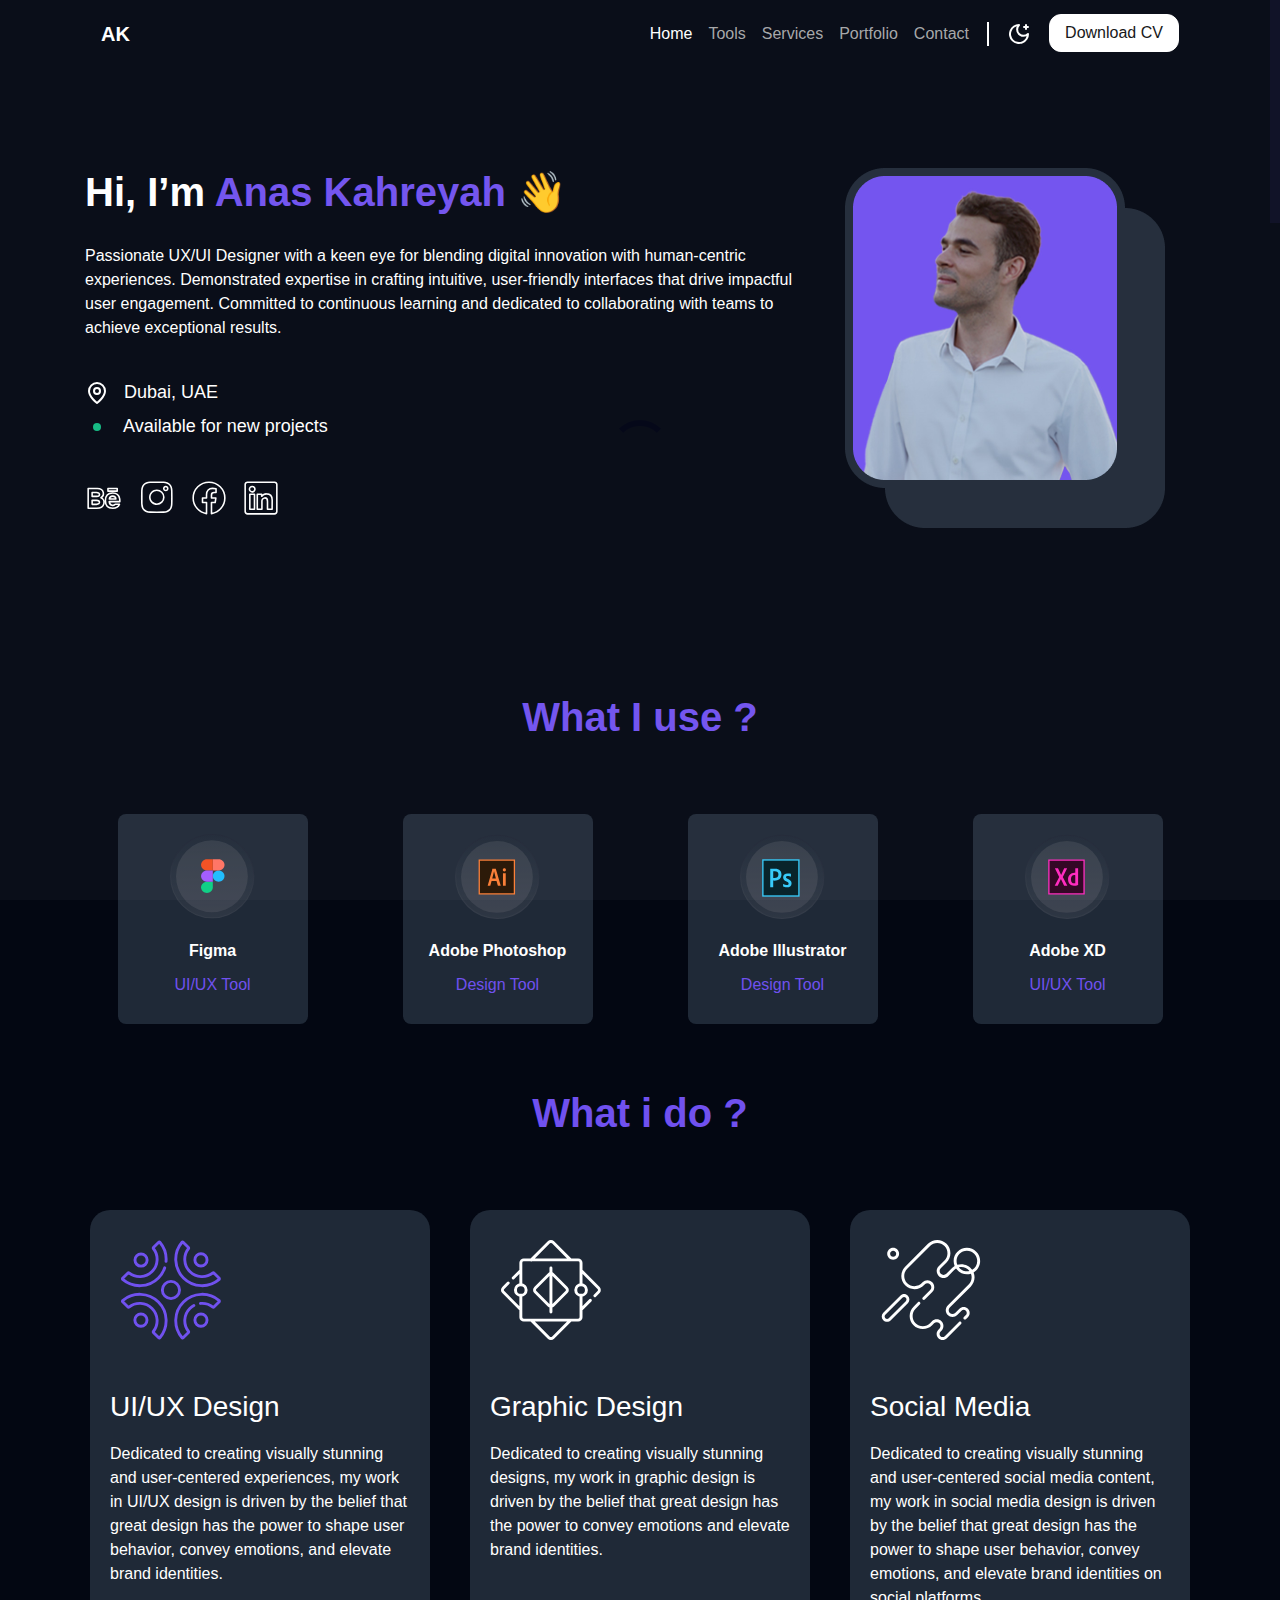
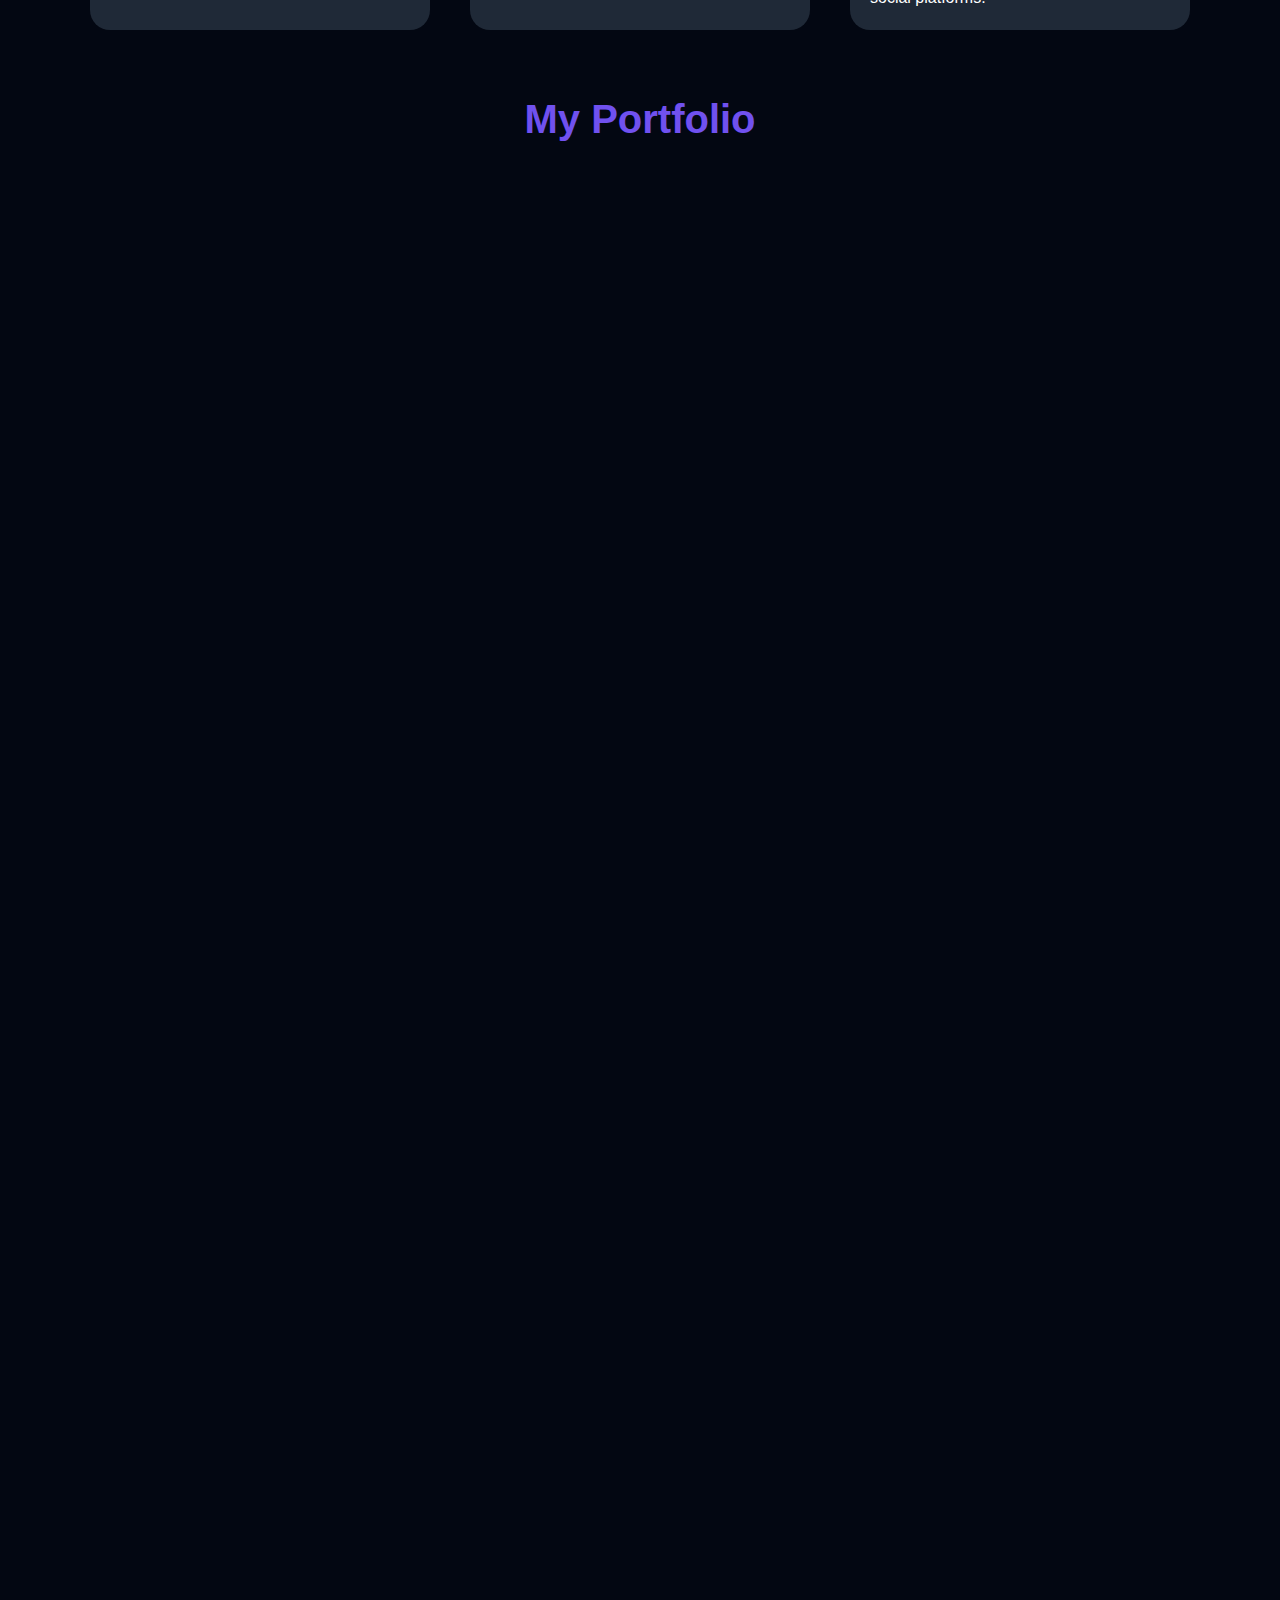
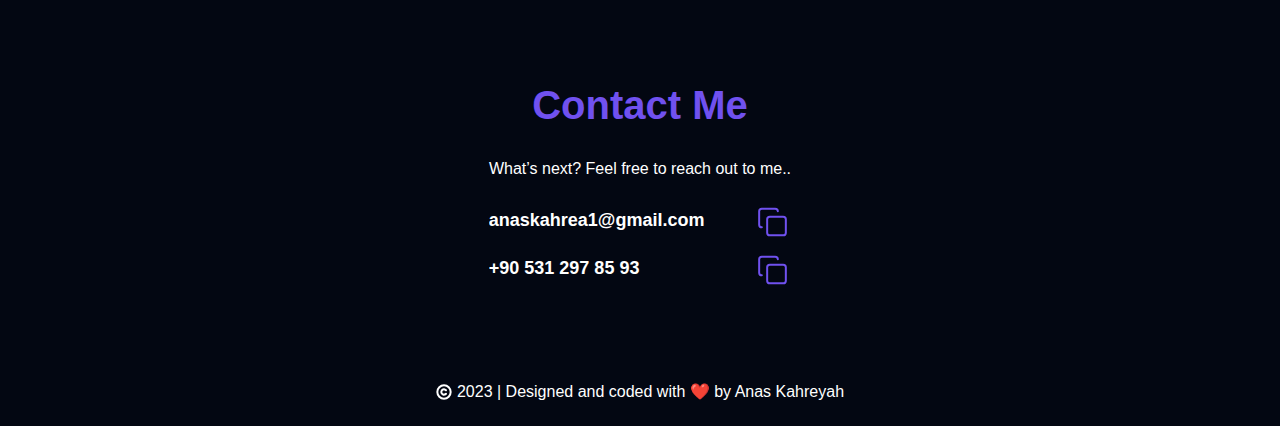
==== Dark.html @ e7e22f2a "new" ====
<!-- =======
    * Template Name: Anas CV
    * Template URL: www.anaskahreyah.com
    * Author: Anas Kahreyah
    * License: https://www.facebook.com/AnasKahrea/
  ======= -->

<!DOCTYPE html>
<html lang="en">
  <head>
    <meta charset="utf-8" />
    <meta content="width=device-width, initial-scale=1.0" name="viewport" />

    <title>Anas Kahreyah</title>
    <meta content="Anas Kahreyah - Website" name="description" />
    <meta content="Anas Kahreyah" name="keywords" />
    <meta property=’og:title’ content='Anas Kahreyah'/>
<meta property=’og:image’ content='https://ibb.co/dGpwv5c’/>
<meta property=’og:description’ content='Anas Kahreyah - Website'/>
<meta property=’og:url’ content='https://www.akahreyah.com/'/>
<meta property='og:image:width' content='300' />
<meta property='og:image:height' content='300' />
<meta property="og:type" content='website'/>

    <!-- Favicons -->
    <link rel="icon" href="assets/img/icons/favicon.ico" />
    <link rel="apple-touch-icon" href="assets/img/icons/favicon.ico" />

    <!-- Vendor CSS Files -->
    <link
      rel="stylesheet"
      href="assets/vendor/font-awesome/css/font-awesome.min.css"
    />
    <link rel="stylesheet" href="assets/vendor/boxicons/css/boxicons.min.css" />
    <link
      rel="stylesheet"
      href="assets/vendor/bootstrap/css/bootstrap.min.css"
    />
    <link rel="stylesheet" href="assets/vendor/icofont/icofont.min.css" />
    <link rel="stylesheet" href="assets/vendor/animate.css/animate.min.css" />
    <link rel="stylesheet" href="assets/vendor/swiper/swiper-bundle.min.css" />
    <link rel="stylesheet" href="assets/vendor/aos/aos.css" />

    <!-- Template Main CSS File -->
    <link rel="stylesheet" href="assets/css/style.css" />
    <link rel="stylesheet" href="assets/css/Darkstyle.css" />
<!-- Google tag (gtag.js) -->
<script async src="https://www.googletagmanager.com/gtag/js?id=G-YCL0CF0JQ9"></script>
<script>
  window.dataLayer = window.dataLayer || [];
  function gtag(){dataLayer.push(arguments);}
  gtag('js', new Date());

  gtag('config', 'G-YCL0CF0JQ9');
</script>
  </head>

  <body class="noselect">
    <!-- ======= Header ======= -->
    <section id="header" class="text-center fixed-top">
      <div class="container">
        <nav class="navbar navbar-expand-lg navbar-light">
          <a class="navbar-brand" href="#">AK</a>
          <button
            class="navbar-toggler"
            type="button"
            data-toggle="collapse"
            data-target="#navbarNav"
            aria-controls="navbarNav"
            aria-expanded="false"
            aria-label="Toggle navigation"
          >
            <span class="navbar-toggler-icon"></span>
          </button>
          <div class="collapse navbar-collapse flex-row-reverse" id="navbarNav">
            <ul class="navbar-nav">
              <li class="nav-item active">
                <a class="nav-link"  href="#header"
                  >Home <span class="sr-only">(current)</span></a
                >
              </li>
              <li class="nav-item">
                <a class="nav-link" href="#tools">Tools</a>
              </li>
              <li class="nav-item">
                <a class="nav-link" href="#services">Services</a>
              </li>
              <li class="nav-item">
                <a class="nav-link" href="#portfolio">Portfolio</a>
              </li>
              <li class="nav-item">
                <a class="nav-link" href="#contact">Contact</a>
              </li>
              <div class="vr"></div>
              <li class="nav-item">
                <a class="nav-link" href="./"
                  ><img src="assets/img/icons/dark.svg" alt="My Happy SVG"
                /></a>
              </li>
              <li class="nav-item">
                <a calss="link" href="https://drive.google.com/uc?export=download&id=1_vsUQ_SnCfXTPIEdYOWj5IFmvEwUEoyc" download="CV">
                  <button class="btn btn-primary" type="download">Download CV</button>
                </a>
              </li>
            </ul>
          </div>
        </nav>
      </div>
    </section>
    <!-- End Header -->

    <!-- ======= Hero ======= -->
    <div id="hero" class="">
      <div class="container">
        <div class="row">
          <div class="col-md-8">
            <h1>Hi, I’m <span>Anas Kahreyah</span> 👋</h1>
            <p>
              Passionate UX/UI Designer with a keen eye for blending digital innovation with human-centric experiences. Demonstrated expertise in crafting intuitive, user-friendly interfaces that drive impactful user engagement. Committed to continuous learning and dedicated to collaborating with teams to achieve exceptional results.
            </p>
            <a class="d-block" href="#"
              ><img src="assets/img/icons/locationdark.svg" /> Dubai, UAE</a
            >
            <a href="#"
              ><img src="assets/img/icons/availa.svg" /> Available for new
              projects</a
            >
            <div class="d-block icons">
              <a target=”_blank” href="https://www.behance.net/ak1tive"><img src="assets/img/icons/Icon Button3 dark.svg" /></a>
              <a target=”_blank” href="https://www.instagram.com/aktive167/"><img src="assets/img/icons/Icon Button4 dark.svg" /></a>
              <a target=”_blank” href="https://www.facebook.com/AnasKahreyah/"><img src="assets/img/icons/Icon Button2 dark.svg" /></a>
              <a target=”_blank” href="https://www.linkedin.com/in/anas-kahreyah/"><img src="assets/img/icons/Icon Button 1 dark.svg" /></a>
            </div>
          </div>
          <div class="col-md-4">
            <img src="assets/img/icons/Pic Containerdark.png" />
          </div>
        </div>
      </div>
    </div>

    <!-- ======= Tools ======= -->

    <div id="tools" class="container text-center">
      <h2>What I use ?</h2>
      <div class="row">

        <div class="align1 col-xs-12 col-md-6 col-lg-3">
          <div class="box">
            <div class="box-circle">
              <img src="assets/img/icons/FIGMA DARK.svg" alt="1" />
            </div>
            <p>Figma</p>
            <span>UI/UX Tool</span>
          </div>
        </div>
        <div class="align1 col-xs-12 col-md-6 col-lg-3">
          <div class="box">
            <div class="box-circle">
              <img src="assets/img/icons/AI DARK.svg" alt="1" />
            </div>
            <p>Adobe Photoshop</p>
            <span>Design Tool</span>
          </div>
        </div>

        <div class="align1 col-xs-12 col-md-6 col-lg-3">
          <div class="box">
            <div class="box-circle">
              <img src="assets/img/icons/PS DARK.svg" alt="1" />
            </div>
            <p>Adobe Illustrator</p>
            <span>Design Tool</span>
          </div>
        </div>

        <div class="align1 col-xs-12 col-md-6 col-lg-3">
          <div class="box">
            <div class="box-circle">
              <img src="assets/img/icons/XD DARK.svg" alt="1" />
            </div>
            <p>Adobe XD</p>
            <span>UI/UX Tool</span>
          </div>
        </div>
      </div>
    </div>

    <!-- ======= SERVICES ======= -->

    <div id="services" class="container">
      <h2 class="text-center">What i do ?</h2>
      <div class="row">
        <div class="align1 col-xs-12 col-md-6 col-lg-4">
          <div class="servie active">
            <img src="assets/img/icons/s1.svg" />
            <div class="text">
              <h3>UI/UX Design</h3>
              <p>
                Dedicated to creating visually stunning and user-centered experiences, my work in UI/UX design is driven by the belief that great design has the power to shape user behavior, convey emotions, and elevate brand identities.

              </p>
            </div>
          </div>
        </div>
        <div class="align1 col-xs-12 col-md-6 col-lg-4">
          <div class="servie">
            <img src="assets/img/icons/1 dark.svg" />
            <div class="text">
              <h3>Graphic Design</h3>
              <p>
                Dedicated to creating visually stunning designs, my work in graphic design is driven by the belief that great design has the power to convey emotions and elevate brand identities.

              </p>
            </div>
          </div>
        </div>
        <div class="align1 col-xs-12 col-md-6 col-lg-4">
          <div class="servie">
            <img src="assets/img/icons/2dark.svg" />
            <div class="text">
              <h3>Social Media</h3>
              <p>
                Dedicated to creating visually stunning and user-centered social media content, my work in social media design is driven by the belief that great design has the power to shape user behavior, convey emotions, and elevate brand identities on social platforms.
              </p>
            </div>
          </div>
        </div>
      </div>
    </div>

    <!-- ======= portfolio ======= -->
    <div id="portfolio" class="container text-center">
      <h2 class="mb-5">My Portfolio</h2>
      <div class="row">
        <div class="align1 col-xs-12 col-md-6 col-lg-4 mb-4">
          <iframe src="https://www.behance.net/embed/project/187565341?ilo0=1" height="316" width="404" allowfullscreen lazyload frameborder="0" allow="clipboard-write" refererPolicy="strict-origin-when-cross-origin"></iframe>
        </div>
        <div class="align1 col-xs-12 col-md-6 col-lg-4 mb-4">
          <iframe src="https://www.behance.net/embed/project/187054899?ilo0=1" height="316" width="404" allowfullscreen lazyload frameborder="0" allow="clipboard-write" refererPolicy="strict-origin-when-cross-origin"></iframe>
        </div>
        <div class="align1 col-xs-12 col-md-6 col-lg-4 mb-4">
          <iframe src="https://www.behance.net/embed/project/186479821?ilo0=1" height="316" width="404" allowfullscreen lazyload frameborder="0" allow="clipboard-write" refererPolicy="strict-origin-when-cross-origin"></iframe>
        </div>
        <div class="align1 col-xs-12 col-md-6 col-lg-4 mb-4">
          <iframe src="https://www.behance.net/embed/project/185354949?ilo0=1" height="316" width="404" allowfullscreen lazyload frameborder="0" allow="clipboard-write" refererPolicy="strict-origin-when-cross-origin"></iframe>       </div>
          <div class="align1 col-xs-12 col-md-6 col-lg-4 mb-4">
            <iframe src="https://www.behance.net/embed/project/185558301?ilo0=1" height="316" width="404" allowfullscreen lazyload frameborder="0" allow="clipboard-write" refererPolicy="strict-origin-when-cross-origin"></iframe>
          </div>
            <div class="align1 col-xs-12 col-md-6 col-lg-4 mb-4">
              <iframe src="https://www.behance.net/embed/project/183286549?ilo0=1" height="316" width="404" allowfullscreen lazyload frameborder="0" allow="clipboard-write" refererPolicy="strict-origin-when-cross-origin"></iframe>        </div>
          
        <div class="align1 col-xs-12 col-md-6 col-lg-4 mb-4">
          <iframe src="https://www.behance.net/embed/project/182720335?ilo0=1" height="316" width="404" allowfullscreen lazyload frameborder="0" allow="clipboard-write" refererPolicy="strict-origin-when-cross-origin"></iframe>
        </div>
        <div class="align1 col-xs-12 col-md-6 col-lg-4 mb-4">
          <iframe src="https://www.behance.net/embed/project/182637827?ilo0=1" height="316" width="404" allowfullscreen lazyload frameborder="0" allow="clipboard-write" refererPolicy="strict-origin-when-cross-origin"></iframe>        </div>
        <div class="align1 col-xs-12 col-md-6 col-lg-4 mb-4">
          <iframe src="https://www.behance.net/embed/project/179893185?ilo0=1" height="316" width="404" allowfullscreen lazyload frameborder="0" allow="clipboard-write" refererPolicy="strict-origin-when-cross-origin"></iframe>        </div>
        <div class="align1 col-xs-12 col-md-6 col-lg-4 mb-4">
          <iframe src="https://www.behance.net/embed/project/179890719?ilo0=1" height="316" width="404" allowfullscreen lazyload frameborder="0" allow="clipboard-write" refererPolicy="strict-origin-when-cross-origin"></iframe>        </div>
        <div class="align1 col-xs-12 col-md-6 col-lg-4 mb-4">
          <iframe src="https://www.behance.net/embed/project/179897107?ilo0=1" height="316" width="404" allowfullscreen lazyload frameborder="0" allow="clipboard-write" refererPolicy="strict-origin-when-cross-origin"></iframe>        </div>
        <div class="align1 col-xs-12 col-md-6 col-lg-4 mb-4">
          <iframe src="https://www.behance.net/embed/project/181025385?ilo0=1" height="316" width="404" allowfullscreen lazyload frameborder="0" allow="clipboard-write" refererPolicy="strict-origin-when-cross-origin"></iframe>        </div>

<!--
        <div class="align1 col-xs-12 col-md-6 col-lg-4">
          <div class="port">
            <img class="image" src="assets/img/icons/p6.png" />
            <div class="text">
              <h3>Project Tile goes here</h3>
              <p>
                This is sample project description random things are here in
                description This is sample project lorem ipsum generator for
                dummy content
              </p>
              <span><b>Tools: </b>Adobe Figma, Illustrator</span>
              <div class="links">
                <div class="row">
                  <div class="align1 col-12">
                    <img src="assets/img/icons/Linl.svg" /> Live Preview
                  </div>
                </div>
              </div>
            </div>
          </div>
        </div>
-->

      </div>
    </div>

    <!-- ======= Contact ======= -->
    <div id="contact" class="text-center">
      <div class="container">
        <h2>Contact Me</h2>
        <p>
          What’s next? Feel free to reach out to me..
        </p>
        <div class="d-block copy-text copy-text2">
          <div class="diveder">
            <input type="text" class="text" value="anaskahrea1@gmail.com" />
            <button class="class1">
              <img src="assets/img/icons/eimg.svg" />
            </button>
          </div>
          <div class="diveder">
            <input type="text" class="text2" value="+90 531 297 85 93" />
            <button class="class2">
              <img src="assets/img/icons/eimg.svg" />
            </button>
          </div>
        </div>
        <!-- Calendly badge widget begin -->
<link href="https://assets.calendly.com/assets/external/widget.css" rel="stylesheet">
<script src="https://assets.calendly.com/assets/external/widget.js" type="text/javascript" async></script>
<style type="text/css"> 
  .calendly-badge-widget { 
  right: auto !important; 
  left: 20px !important; 
  } 
  .calendly-badge-widget .calendly-badge-content span {
    display: none;
  }
  </style> 
<script type="text/javascript">window.onload = function() { Calendly.initBadgeWidget({ url: 'https://calendly.com/akahreyah/30min?hide_landing_page_details=1&hide_gdpr_banner=1&background_color=030712&text_color=ffffff&primary_color=7051ef', text: 'Schedule A Meeting :)', color: '#7051ef', textColor: '#ffffff', branding: true }); }</script>
<!-- Calendly badge widget end -->
      </div>
    </div>

    <!-- ======= Footer ======= -->
    <footer class="text-center container">
      <img src="assets/img/icons/c dark.svg" />
      <span>2023 | Designed and coded with ❤️️ by Anas Kahreyah</span>
    </footer>


  <a href="#" class="back-to-top"><i class="icofont-simple-up"></i></a>
  <div id="preloader"></div>  
 
    <!-- Social Media Connect Bar 
  <div class="social-media text-center fixed-top">
    <a href="#"><i class="fa fa-twitter-square"></i></a>
    <a href="#"><i class="fa fa-facebook-official"></i></a>
    <a href="#"><i class="fa fa-youtube-play"></i></a>
    <a href="#"><i class="fa fa-instagram"></i></a>
  </div>
-->


    <!-- Vendor JS Files -->
    <script src="assets/vendor/jquery/jquery.min.js"></script>
    <script src="assets/vendor/bootstrap/js/bootstrap.bundle.min.js"></script>
    <script src="assets/vendor/jquery.easing/jquery.easing.min.js"></script>
    <script src="assets/vendor/isotope-layout/isotope.pkgd.min.js"></script>
    <script src="assets/vendor/wow/wow.min.js"></script>
    <script src="assets/vendor/aos/aos.js"></script>
    <script src="assets/vendor/owl.carousel/owl.carousel.min.js"></script>
    <script src="assets/vendor/swiper/swiper-bundle.min.js"></script>
    <script src="assets/vendor/jquery.nicescroll.min.js"></script>

    <!-- Template Main JS File -->
    <script src="assets/js/main.js"></script>
  </body>
</html>
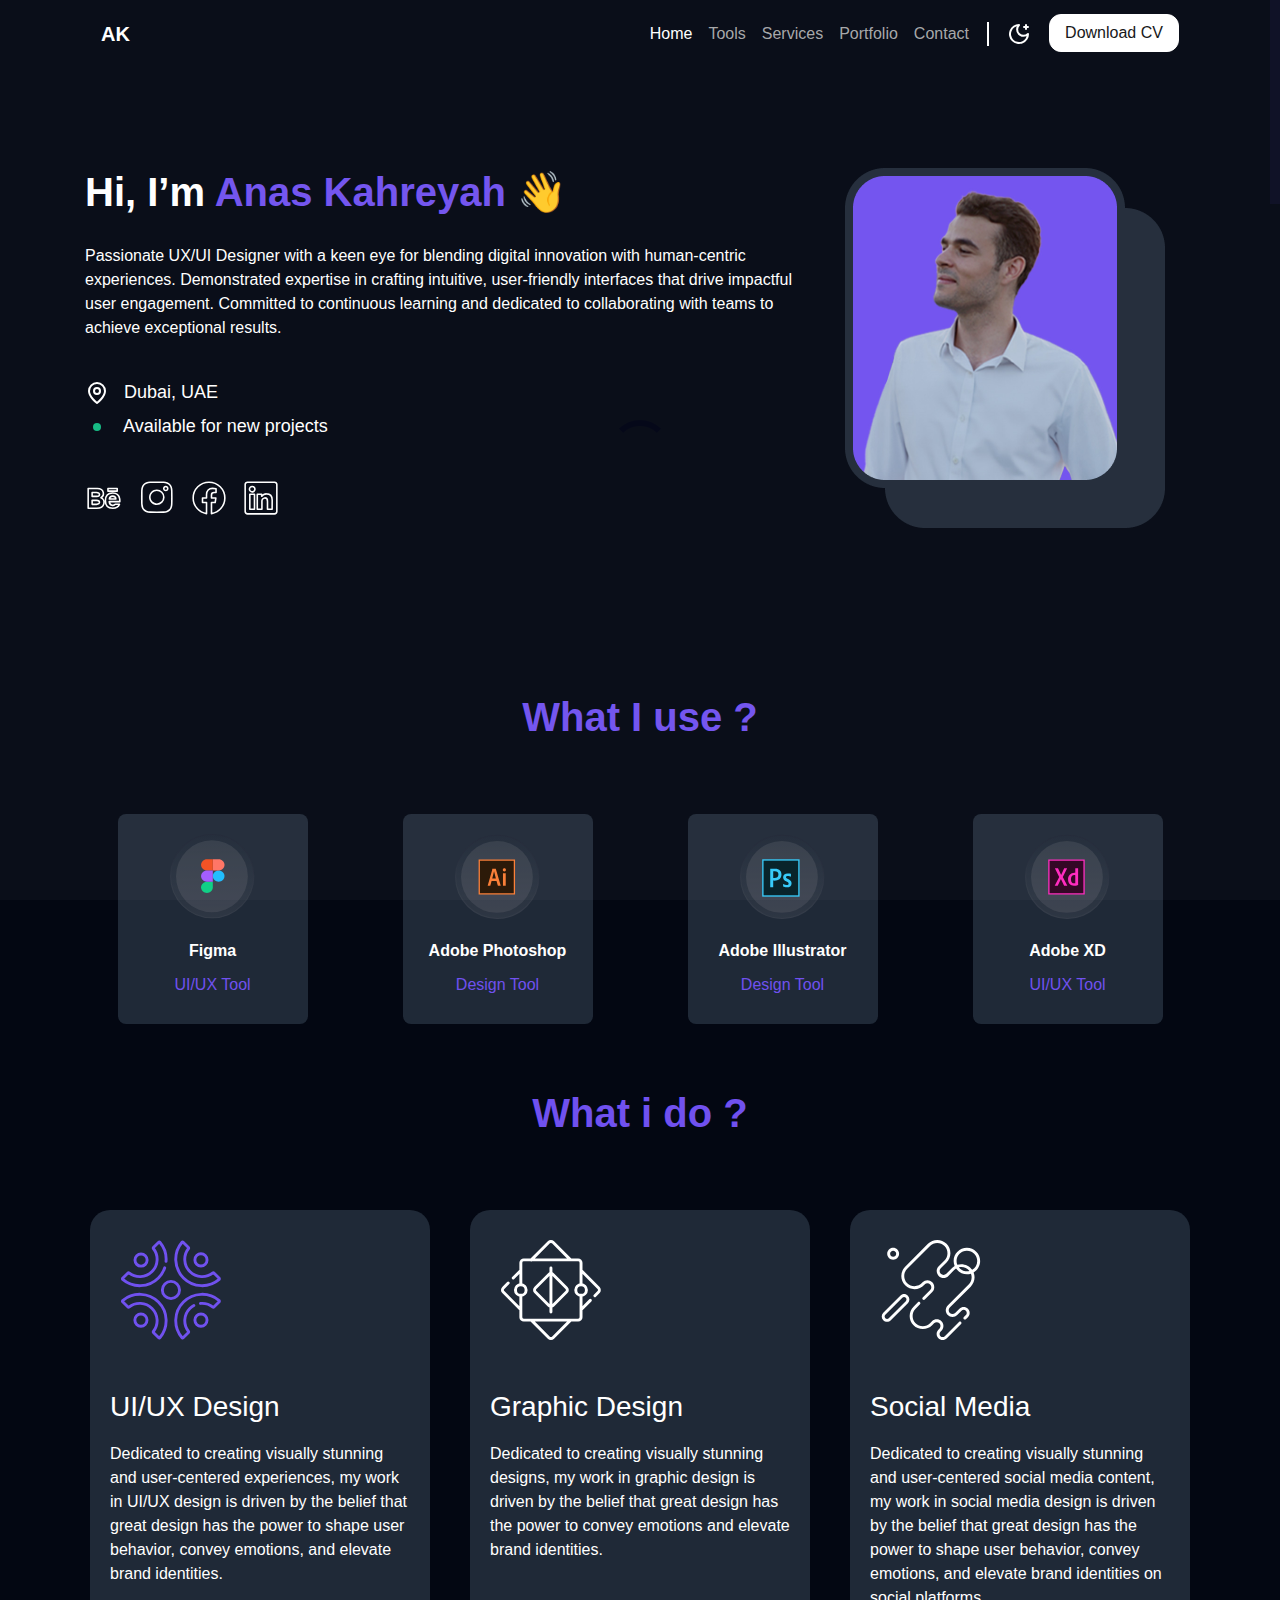
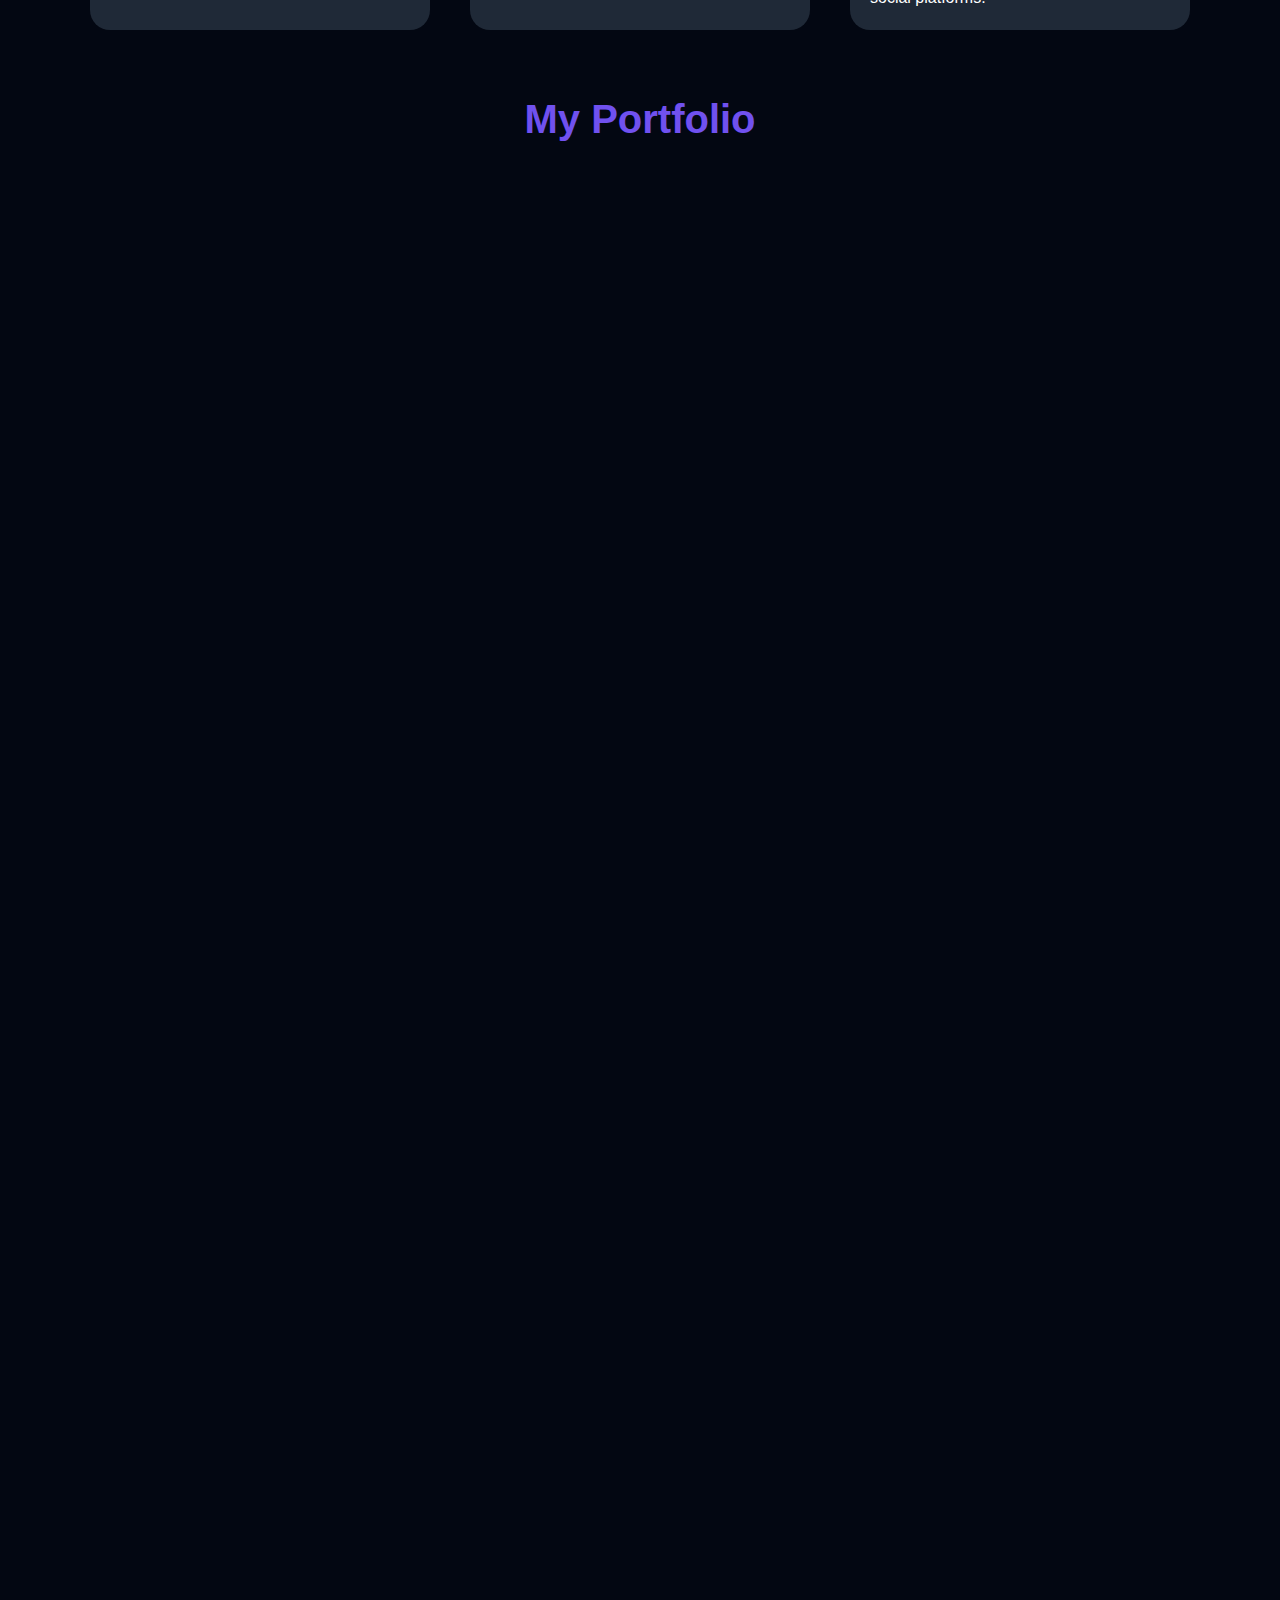
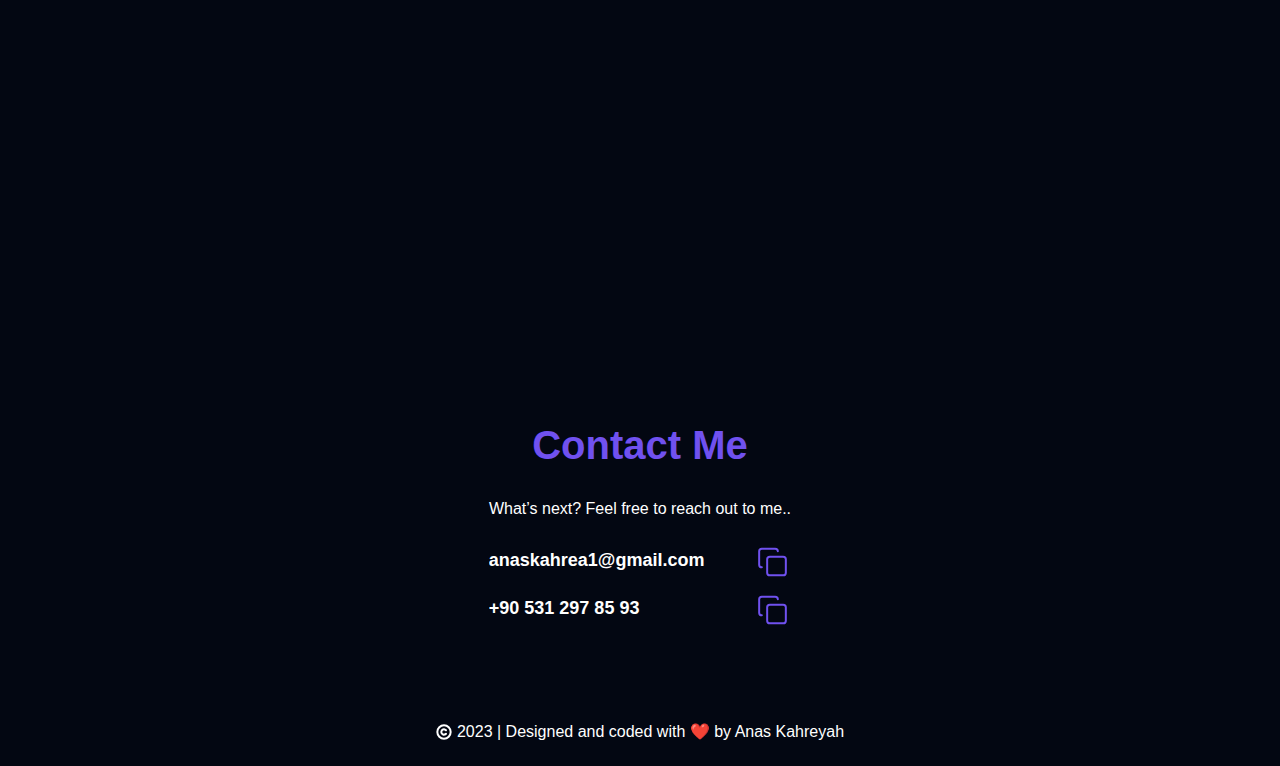
==== commit bab1c363: "new 2" ====
--- a/Dark.html
+++ b/Dark.html
@@ -234,6 +234,15 @@
       <h2 class="mb-5">My Portfolio</h2>
       <div class="row">
         <div class="align1 col-xs-12 col-md-6 col-lg-4 mb-4">
+          <iframe src="https://www.behance.net/embed/project/197440045?ilo0=1" height="316" width="404" allowfullscreen lazyload frameborder="0" allow="clipboard-write" refererPolicy="strict-origin-when-cross-origin"></iframe>
+        </div>
+        <div class="align1 col-xs-12 col-md-6 col-lg-4 mb-4">
+          <iframe src="https://www.behance.net/embed/project/188233949?ilo0=1" height="316" width="404" allowfullscreen lazyload frameborder="0" allow="clipboard-write" refererPolicy="strict-origin-when-cross-origin"></iframe>
+        </div>
+        <div class="align1 col-xs-12 col-md-6 col-lg-4 mb-4">
+          <iframe src="https://www.behance.net/embed/project/191771047?ilo0=1" height="316" width="404" allowfullscreen lazyload frameborder="0" allow="clipboard-write" refererPolicy="strict-origin-when-cross-origin"></iframe>
+        </div>
+        <div class="align1 col-xs-12 col-md-6 col-lg-4 mb-4">
           <iframe src="https://www.behance.net/embed/project/187565341?ilo0=1" height="316" width="404" allowfullscreen lazyload frameborder="0" allow="clipboard-write" refererPolicy="strict-origin-when-cross-origin"></iframe>
         </div>
         <div class="align1 col-xs-12 col-md-6 col-lg-4 mb-4">
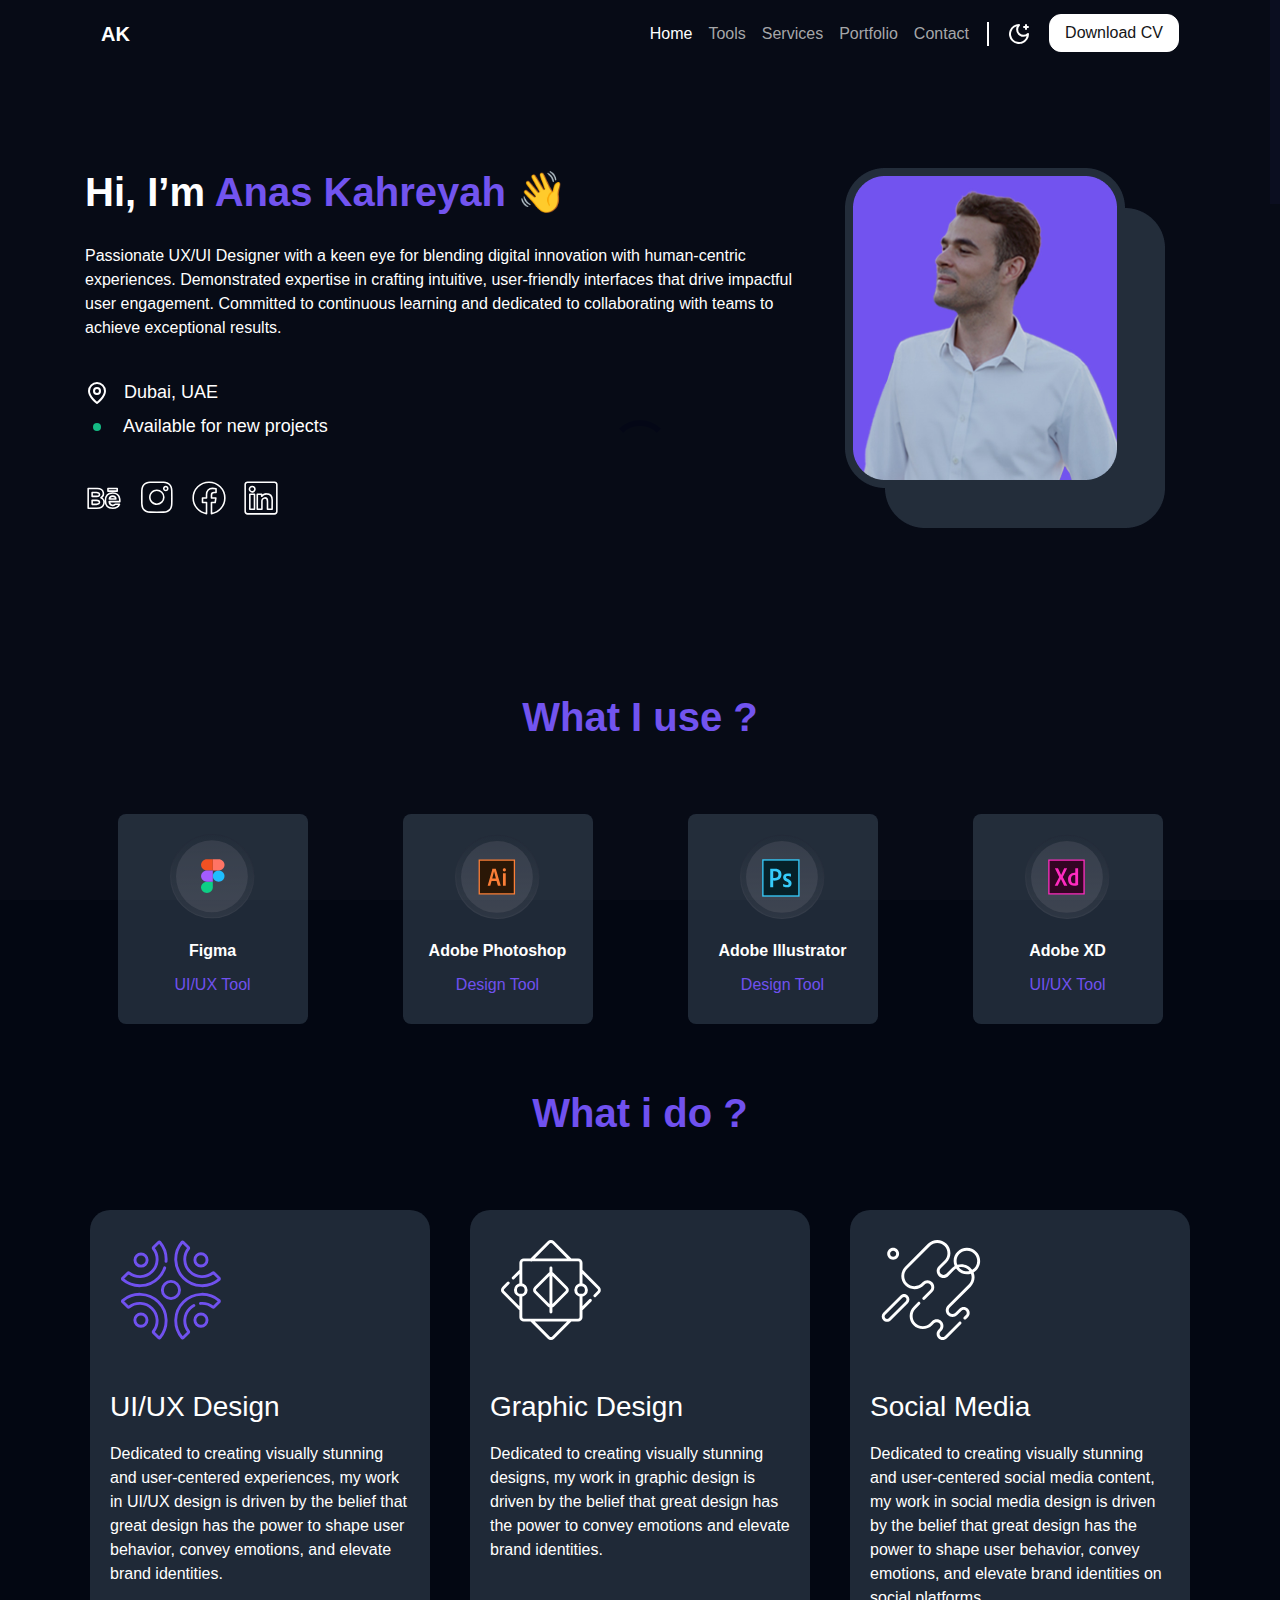
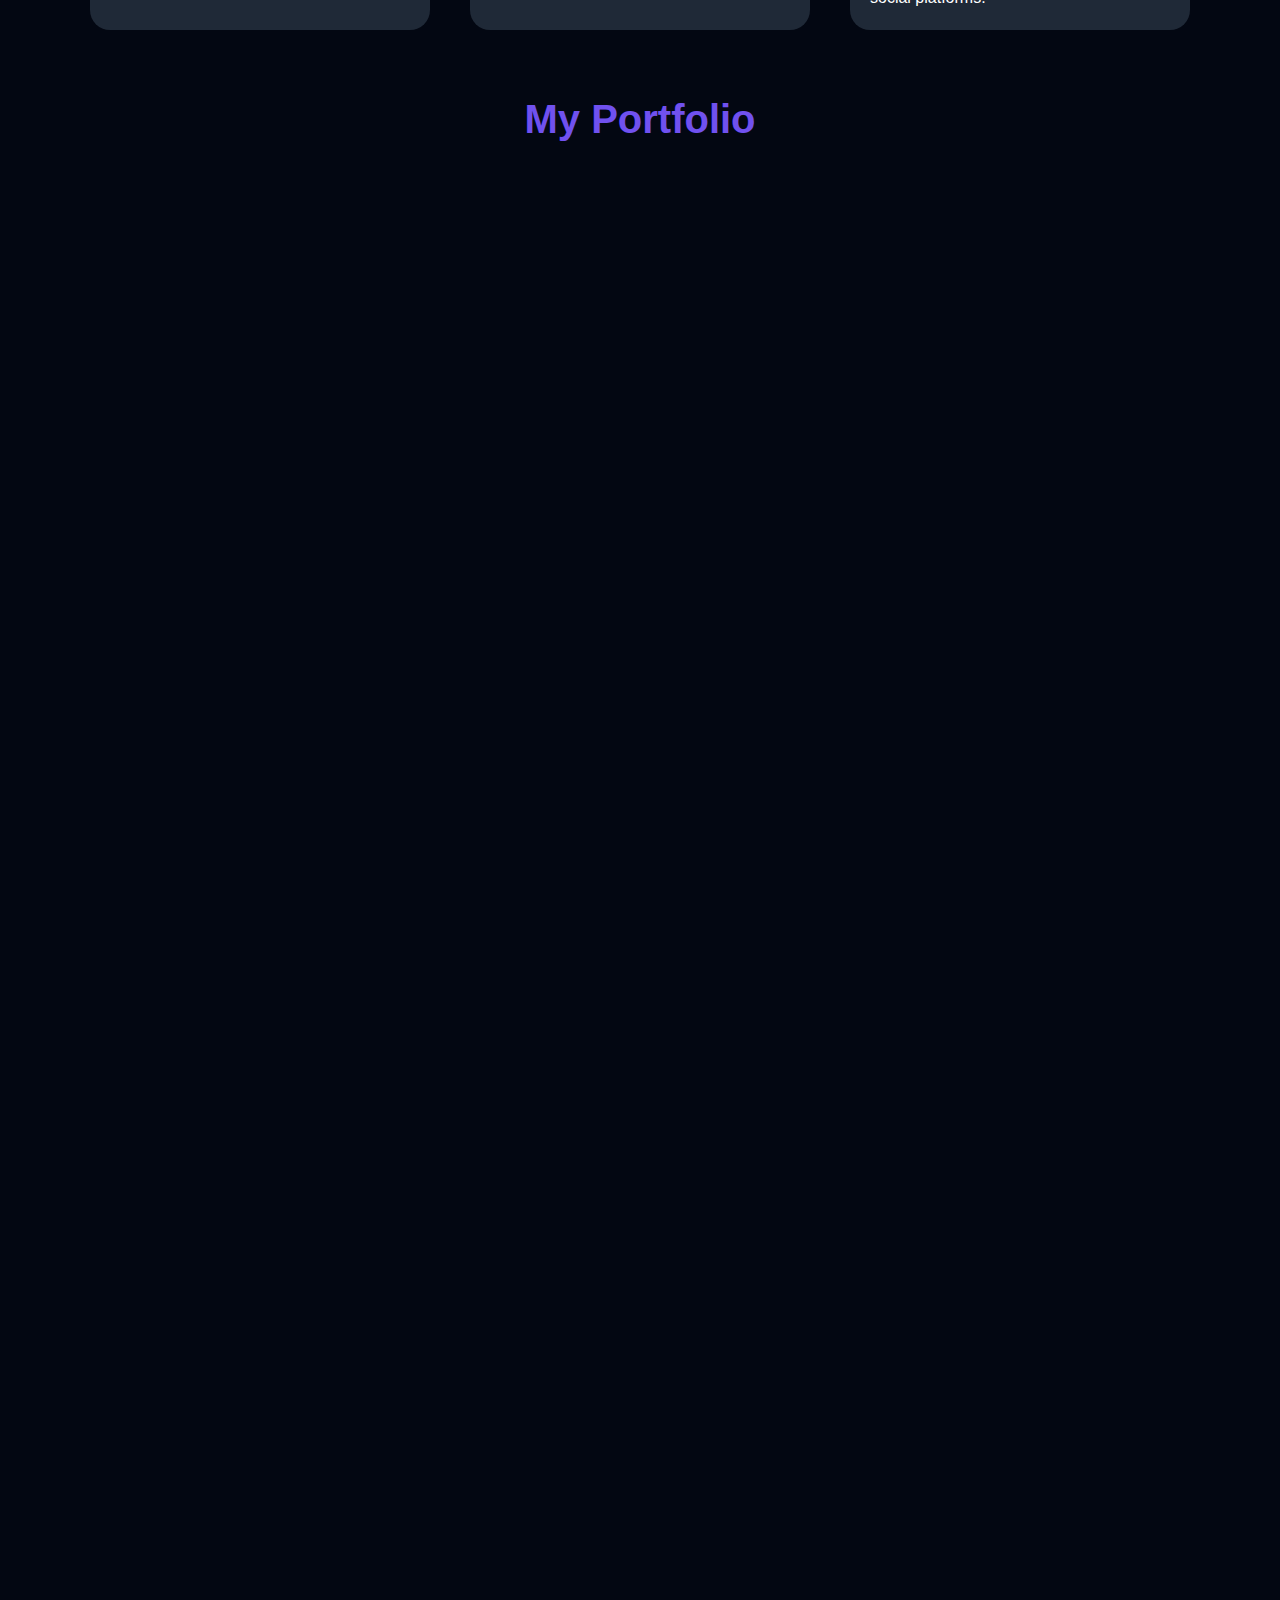
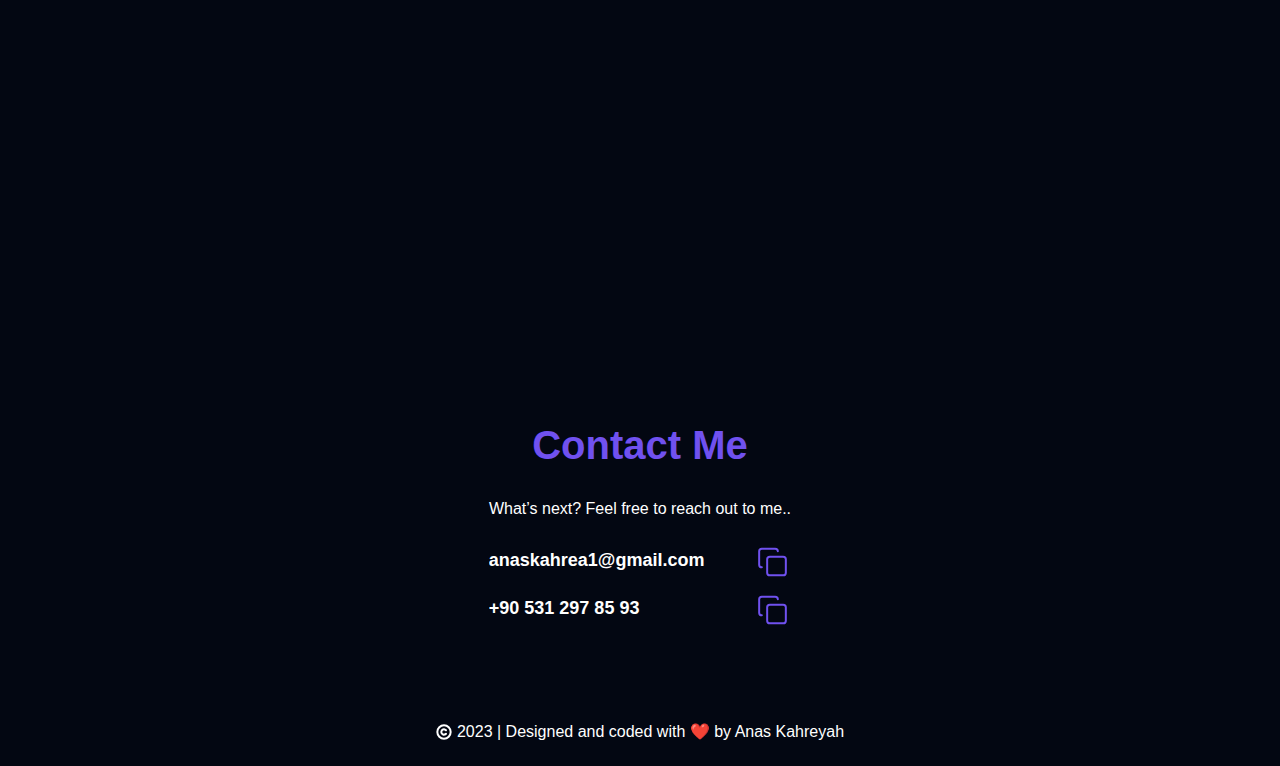
==== commit 7ed922d3: "Link" ====
--- a/Dark.html
+++ b/Dark.html
@@ -98,7 +98,7 @@
                 /></a>
               </li>
               <li class="nav-item">
-                <a calss="link" href="https://drive.google.com/uc?export=download&id=1_vsUQ_SnCfXTPIEdYOWj5IFmvEwUEoyc" download="CV">
+                <a calss="link" href="https://drive.google.com/uc?export=download&id=1FnrOu2wSTLlHL8qpovUoHNXNKBWO7Hdk" download="CV">
                   <button class="btn btn-primary" type="download">Download CV</button>
                 </a>
               </li>
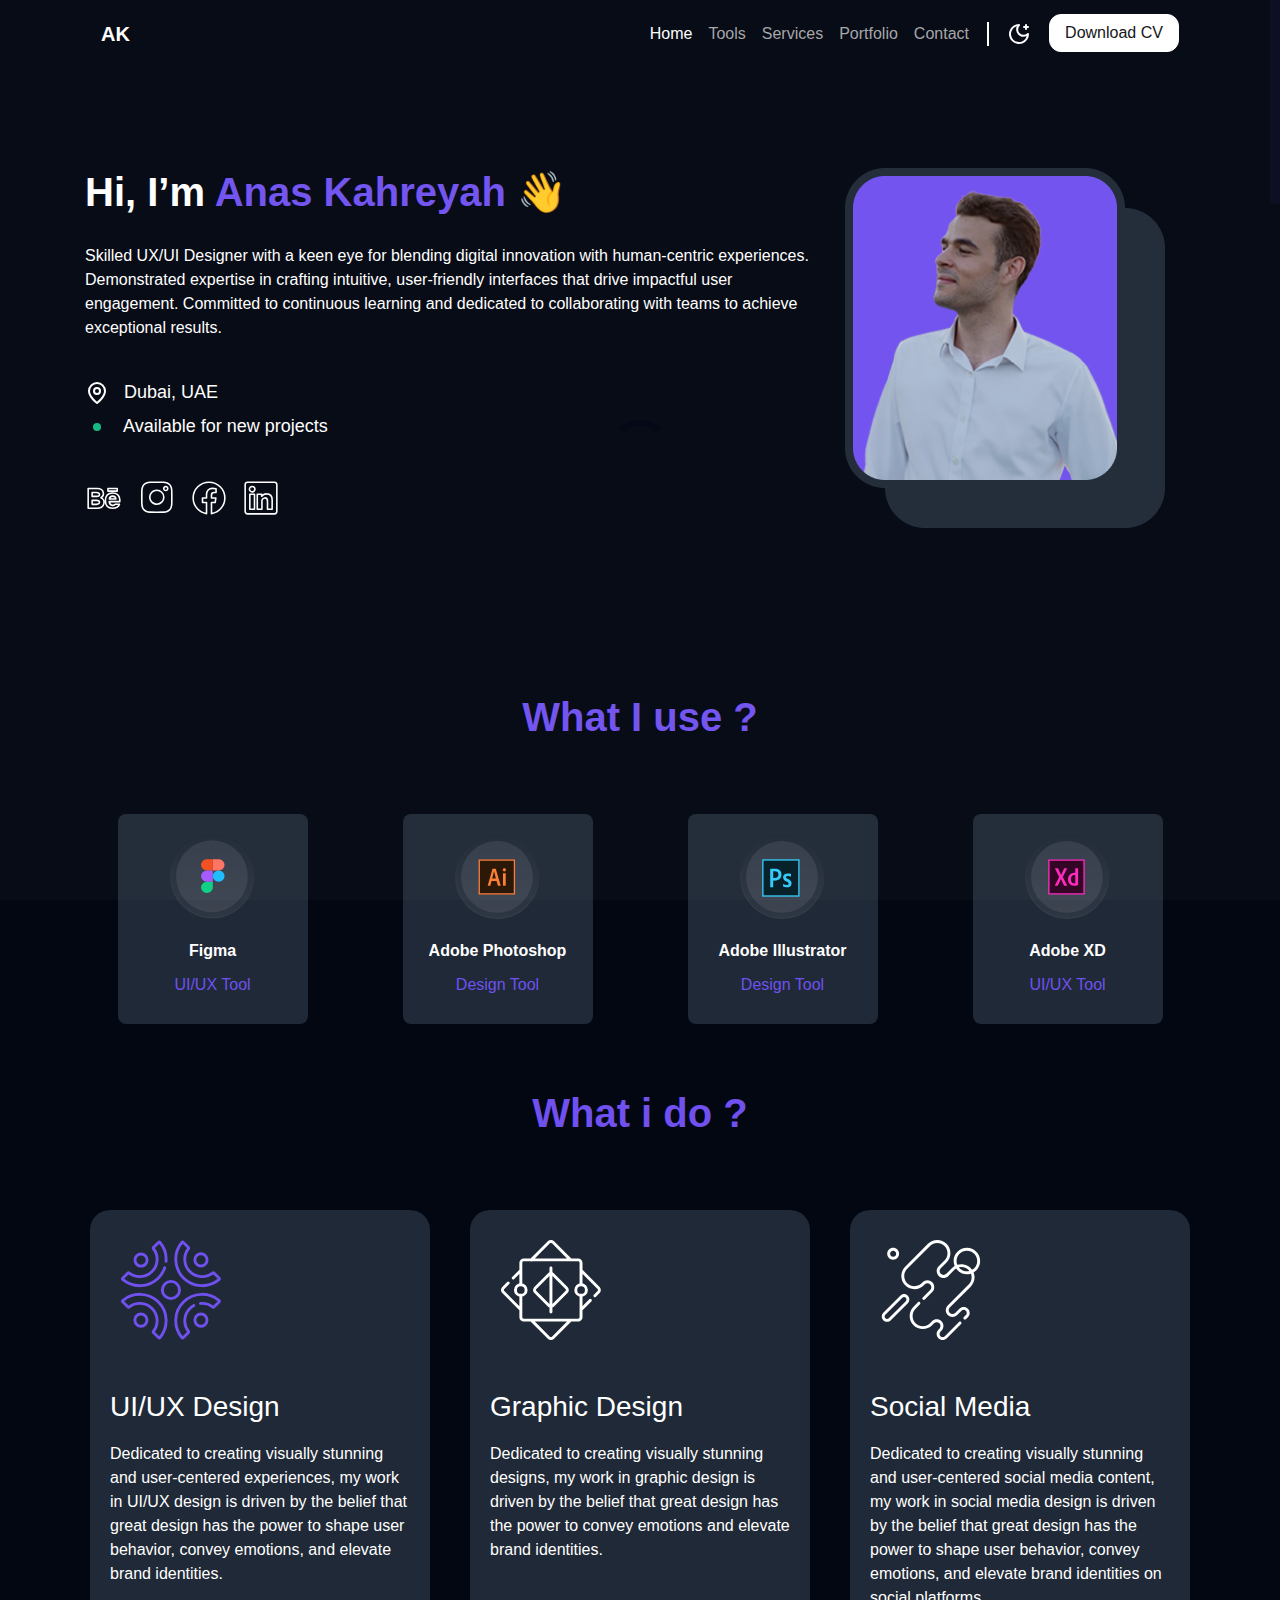
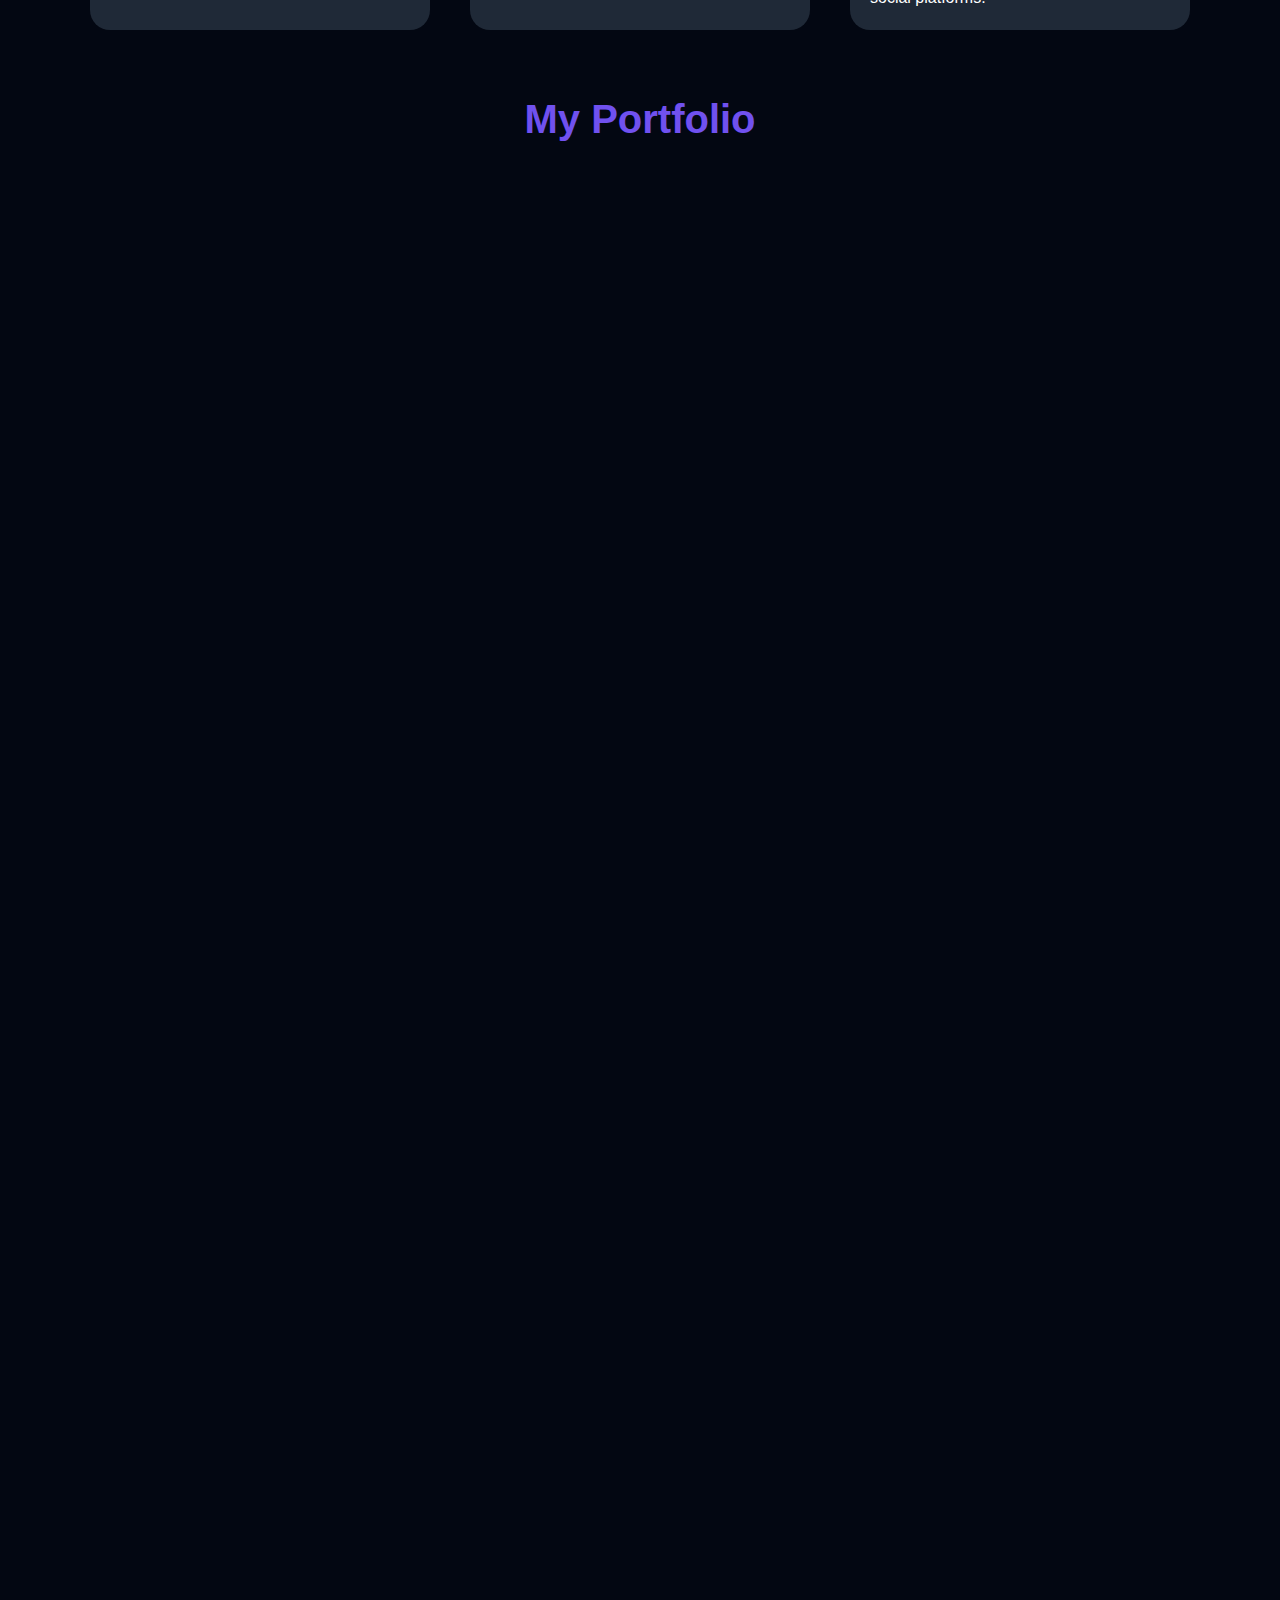
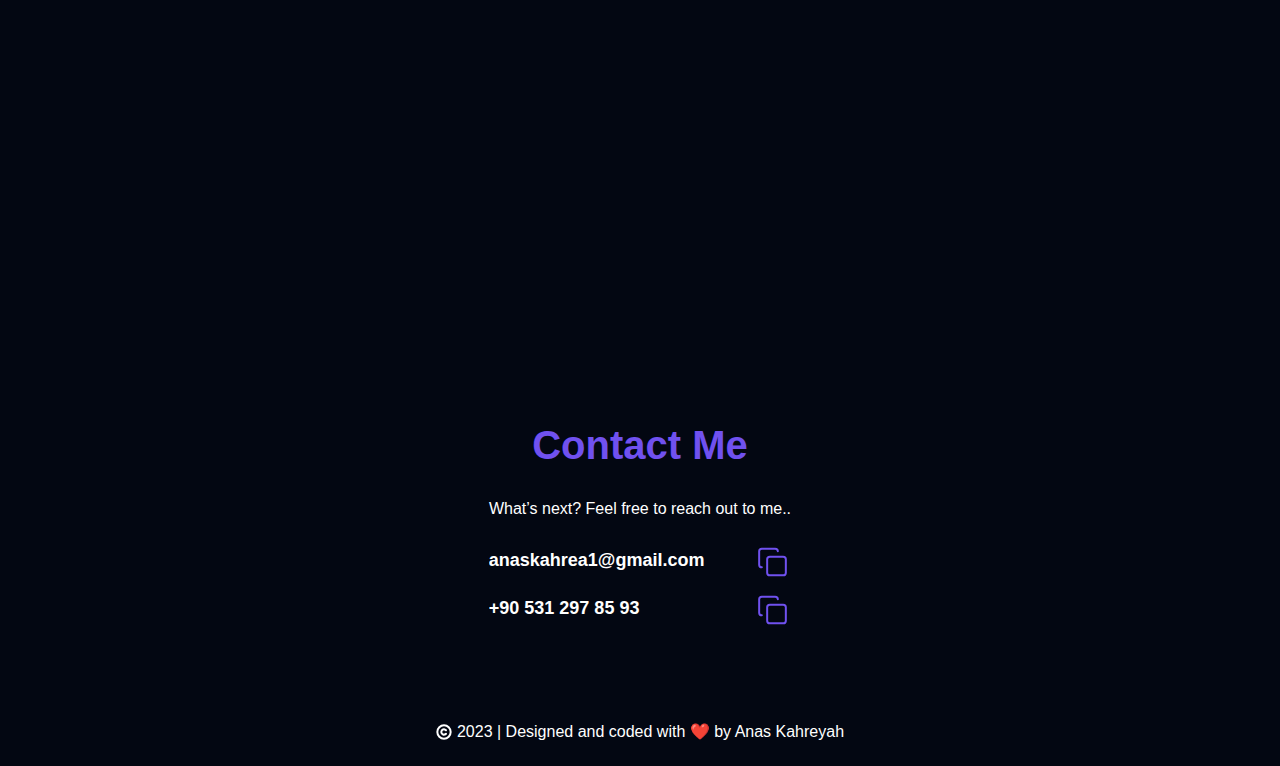
==== commit ac368acd: "Skilled" ====
--- a/Dark.html
+++ b/Dark.html
@@ -116,7 +116,7 @@
           <div class="col-md-8">
             <h1>Hi, I’m <span>Anas Kahreyah</span> 👋</h1>
             <p>
-              Passionate UX/UI Designer with a keen eye for blending digital innovation with human-centric experiences. Demonstrated expertise in crafting intuitive, user-friendly interfaces that drive impactful user engagement. Committed to continuous learning and dedicated to collaborating with teams to achieve exceptional results.
+              Skilled UX/UI Designer with a keen eye for blending digital innovation with human-centric experiences. Demonstrated expertise in crafting intuitive, user-friendly interfaces that drive impactful user engagement. Committed to continuous learning and dedicated to collaborating with teams to achieve exceptional results.
             </p>
             <a class="d-block" href="#"
               ><img src="assets/img/icons/locationdark.svg" /> Dubai, UAE</a
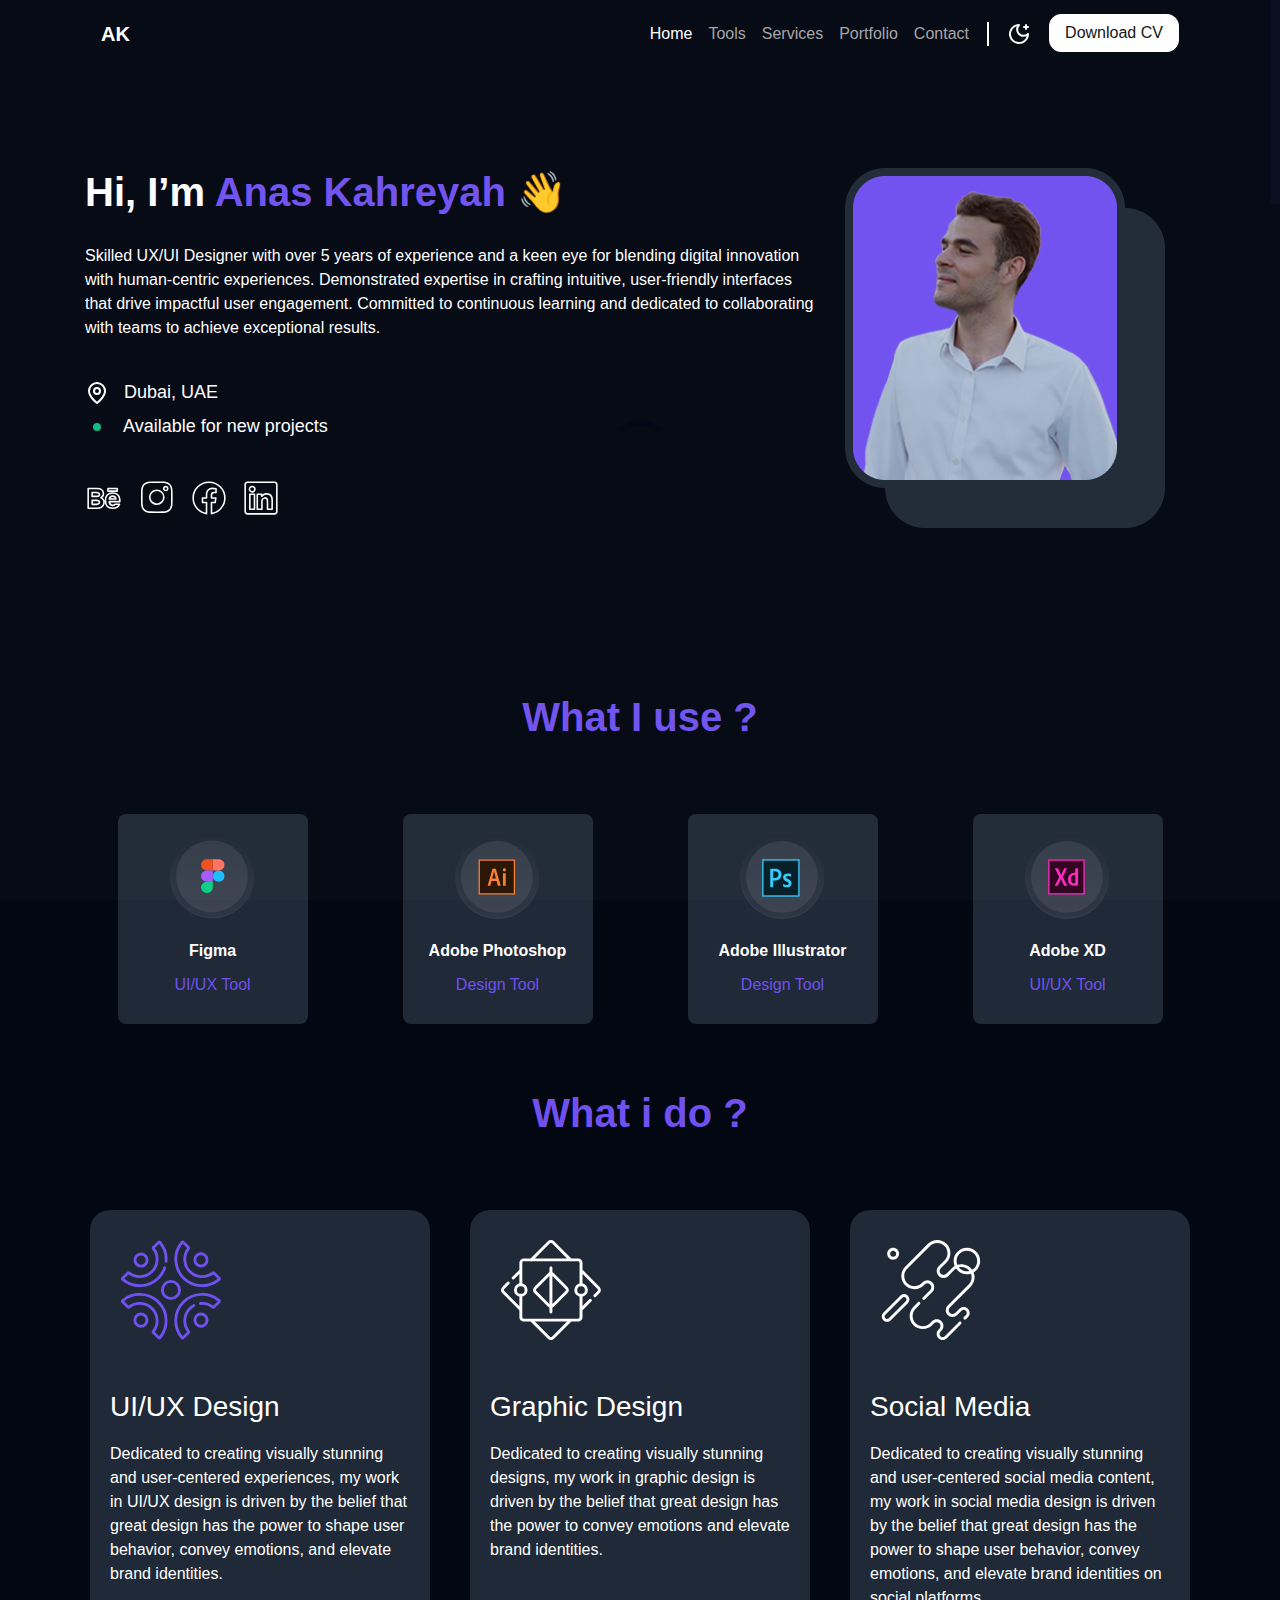
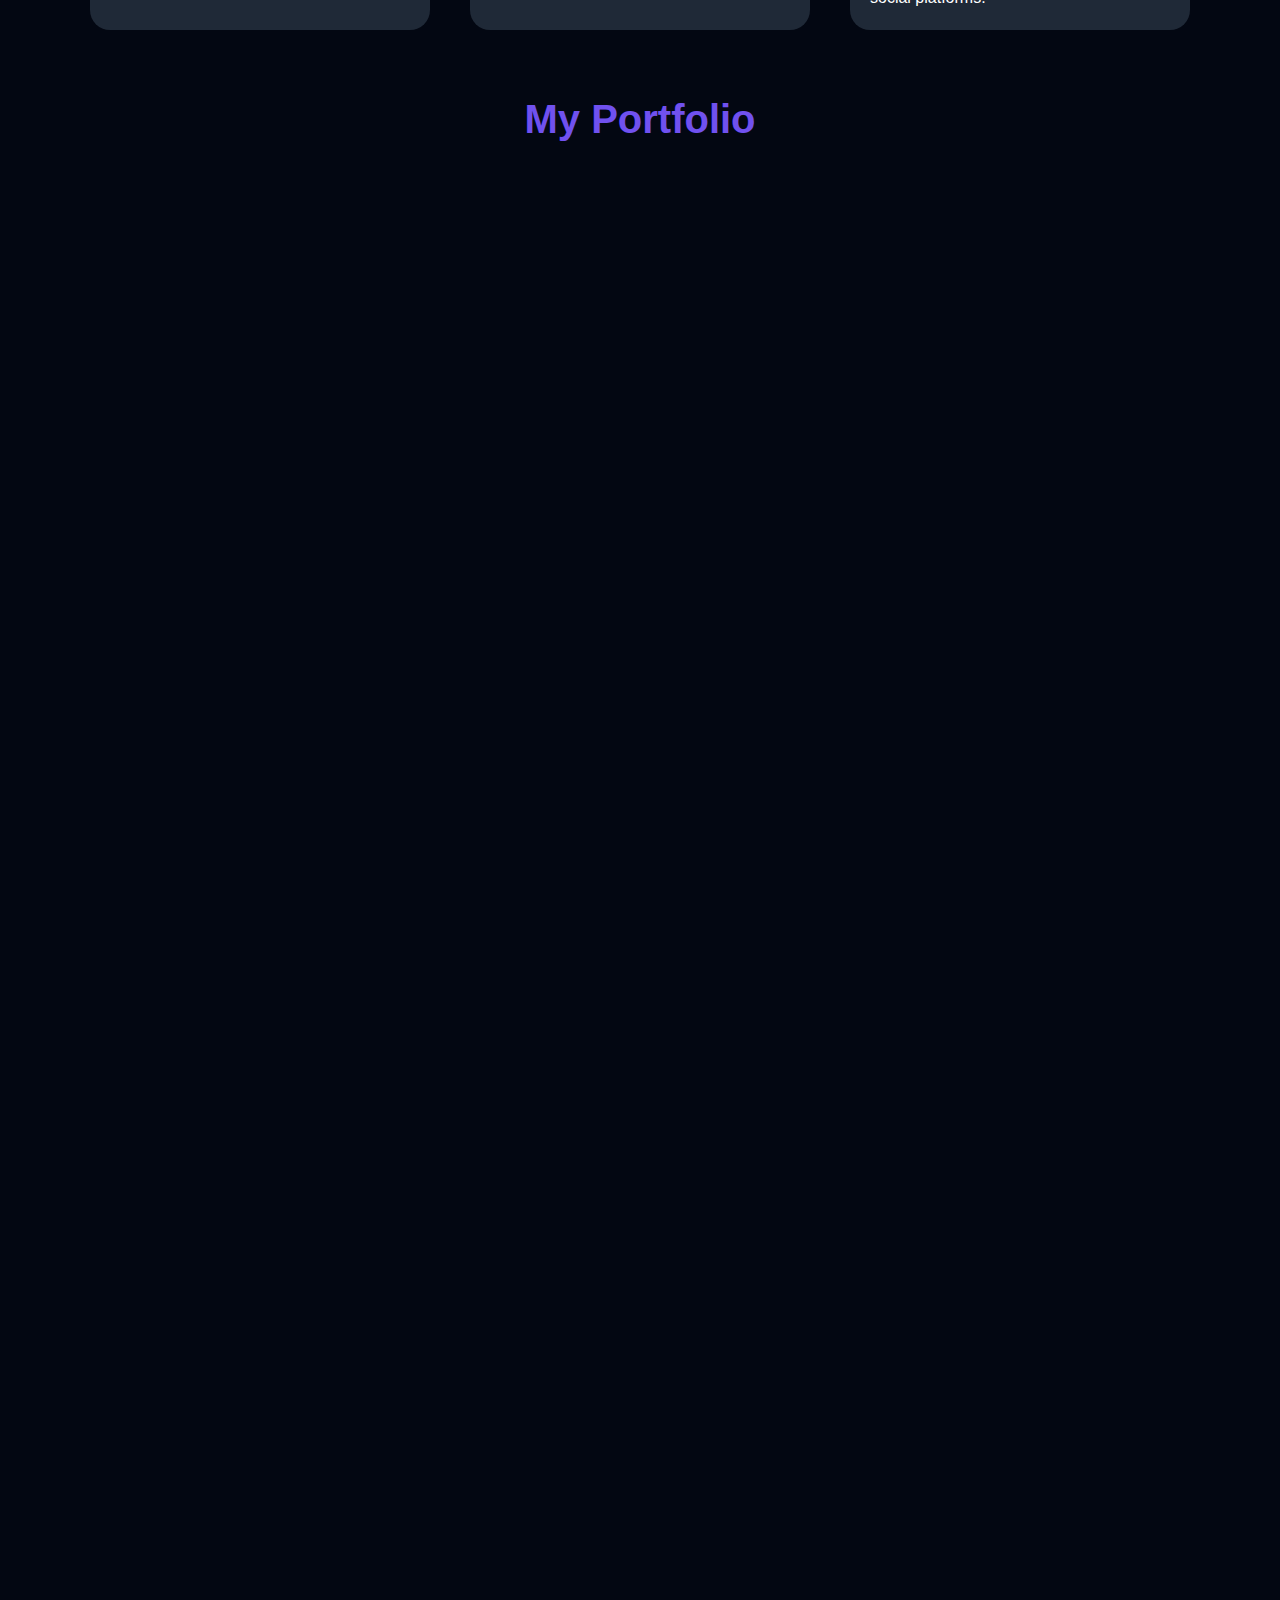
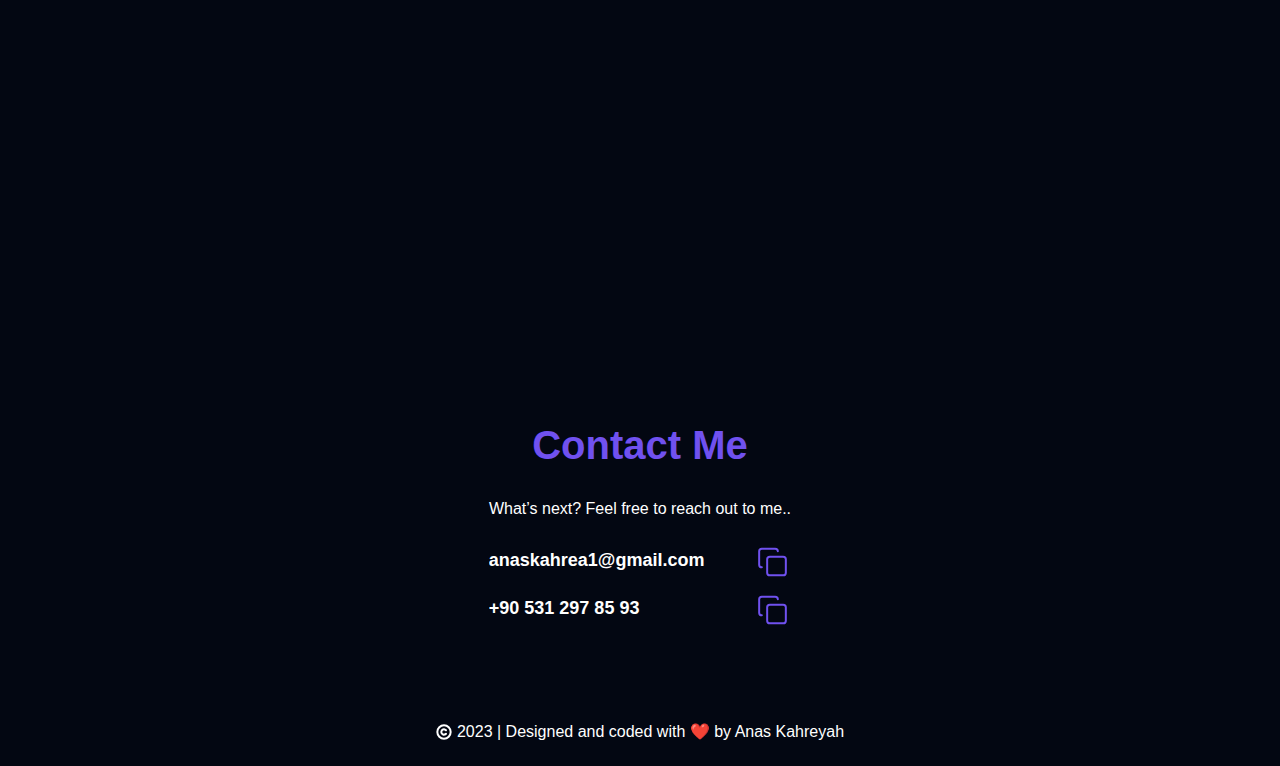
==== commit 451adc54: "Skilled" ====
--- a/Dark.html
+++ b/Dark.html
@@ -116,7 +116,7 @@
           <div class="col-md-8">
             <h1>Hi, I’m <span>Anas Kahreyah</span> 👋</h1>
             <p>
-              Skilled UX/UI Designer with a keen eye for blending digital innovation with human-centric experiences. Demonstrated expertise in crafting intuitive, user-friendly interfaces that drive impactful user engagement. Committed to continuous learning and dedicated to collaborating with teams to achieve exceptional results.
+              Skilled UX/UI Designer with over 5 years of experience and a keen eye for blending digital innovation with human-centric experiences. Demonstrated expertise in crafting intuitive, user-friendly interfaces that drive impactful user engagement. Committed to continuous learning and dedicated to collaborating with teams to achieve exceptional results.
             </p>
             <a class="d-block" href="#"
               ><img src="assets/img/icons/locationdark.svg" /> Dubai, UAE</a
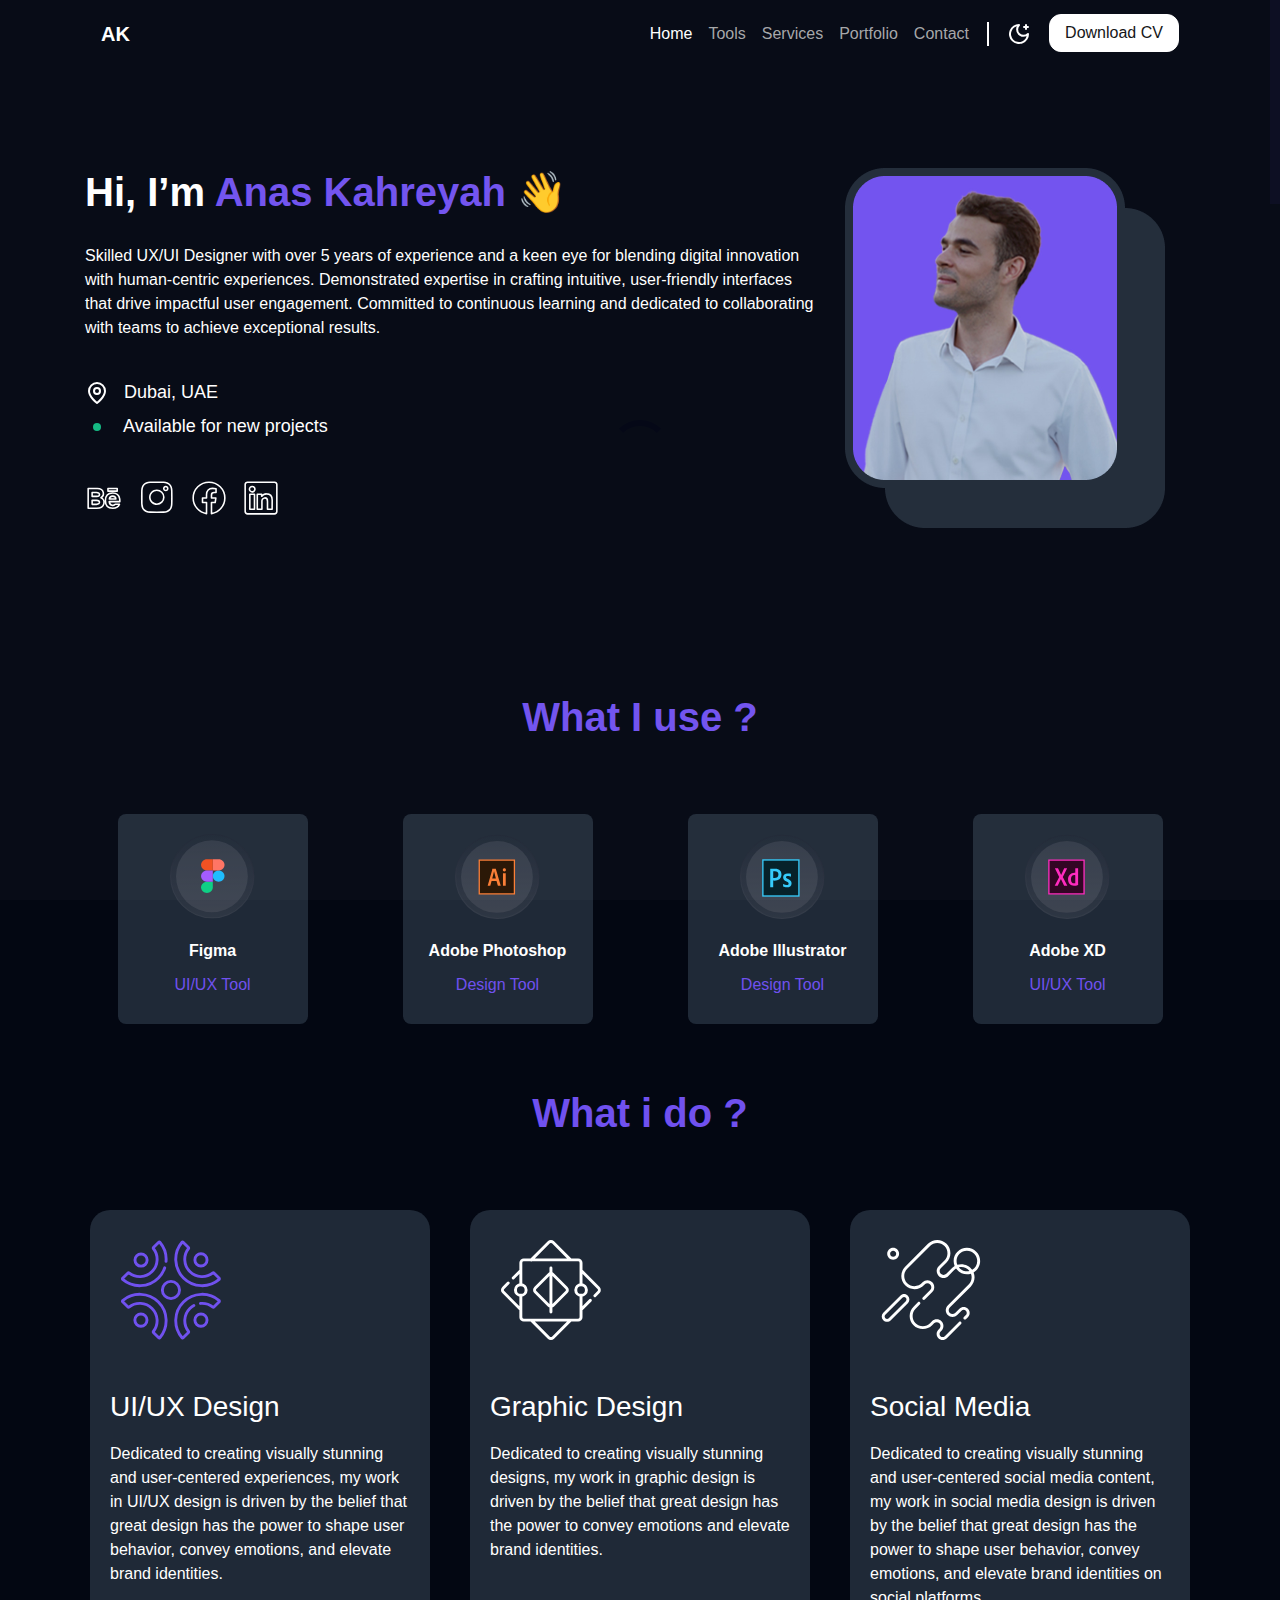
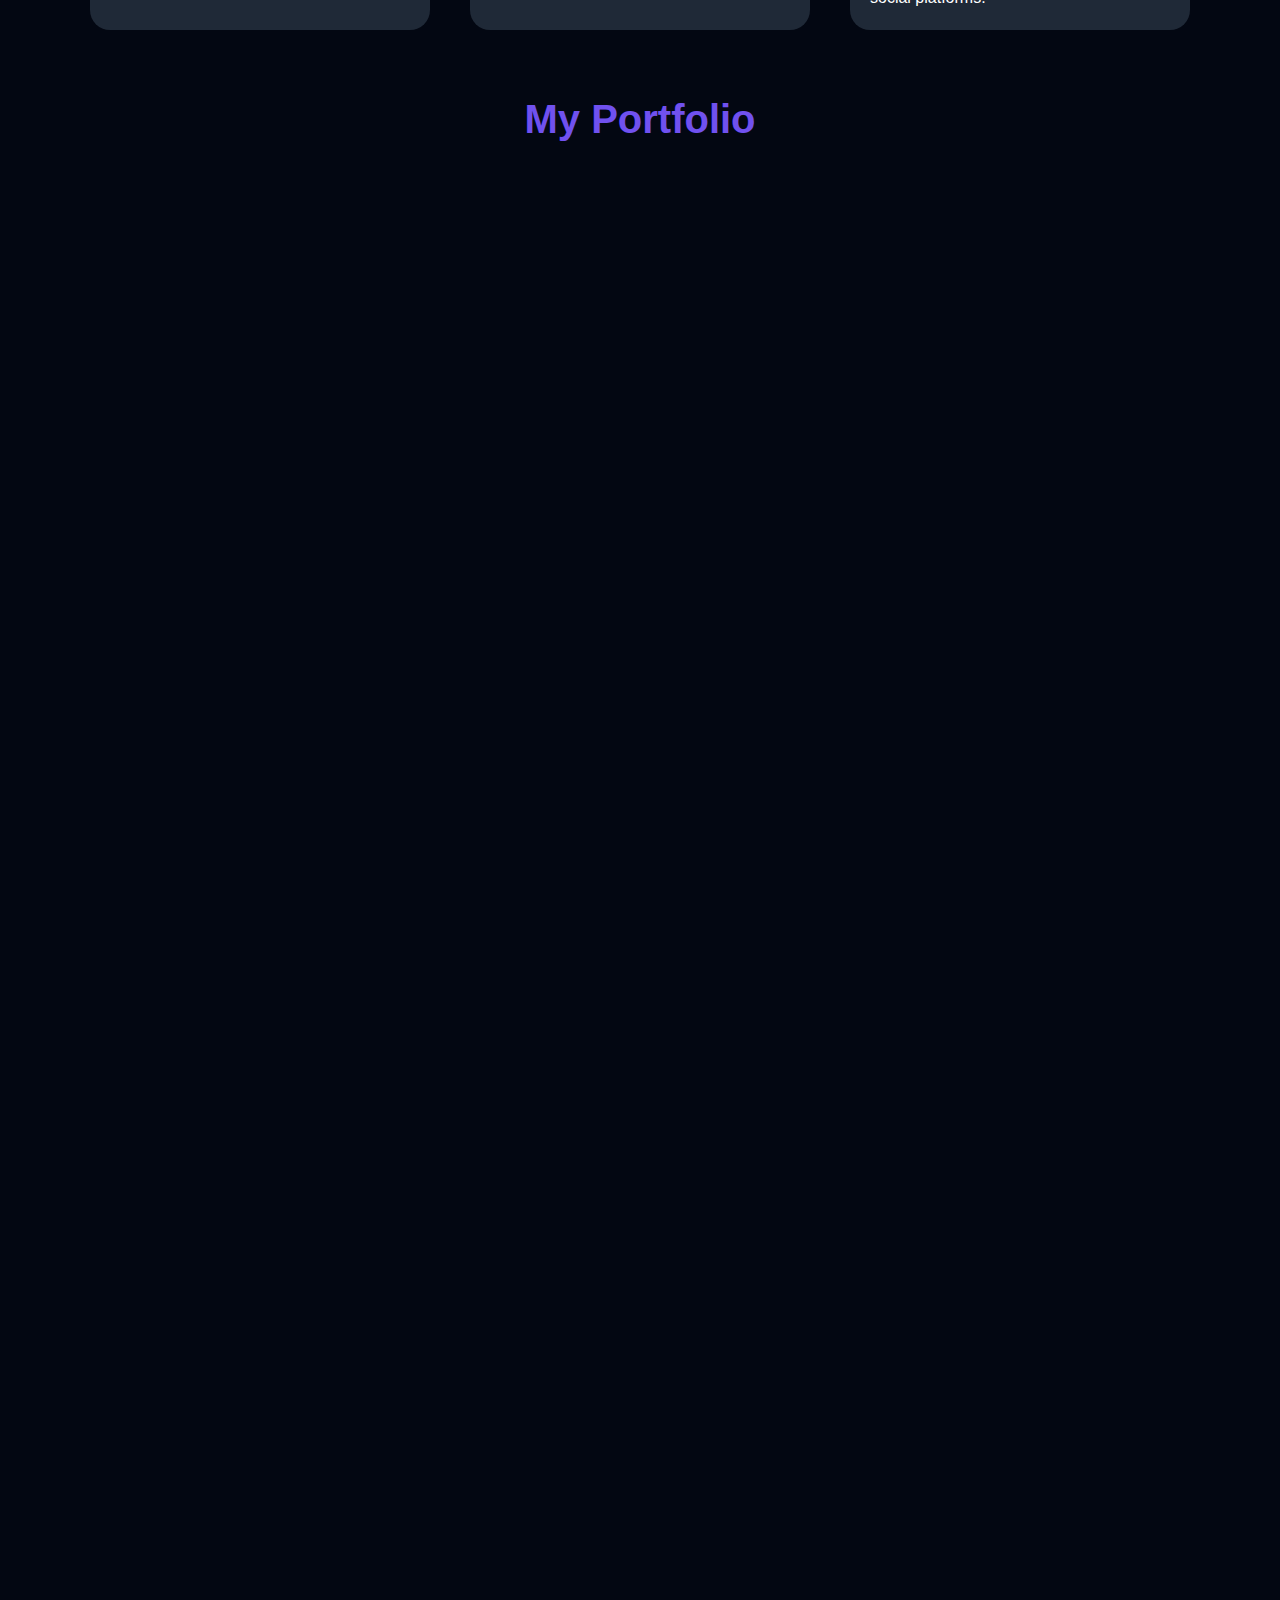
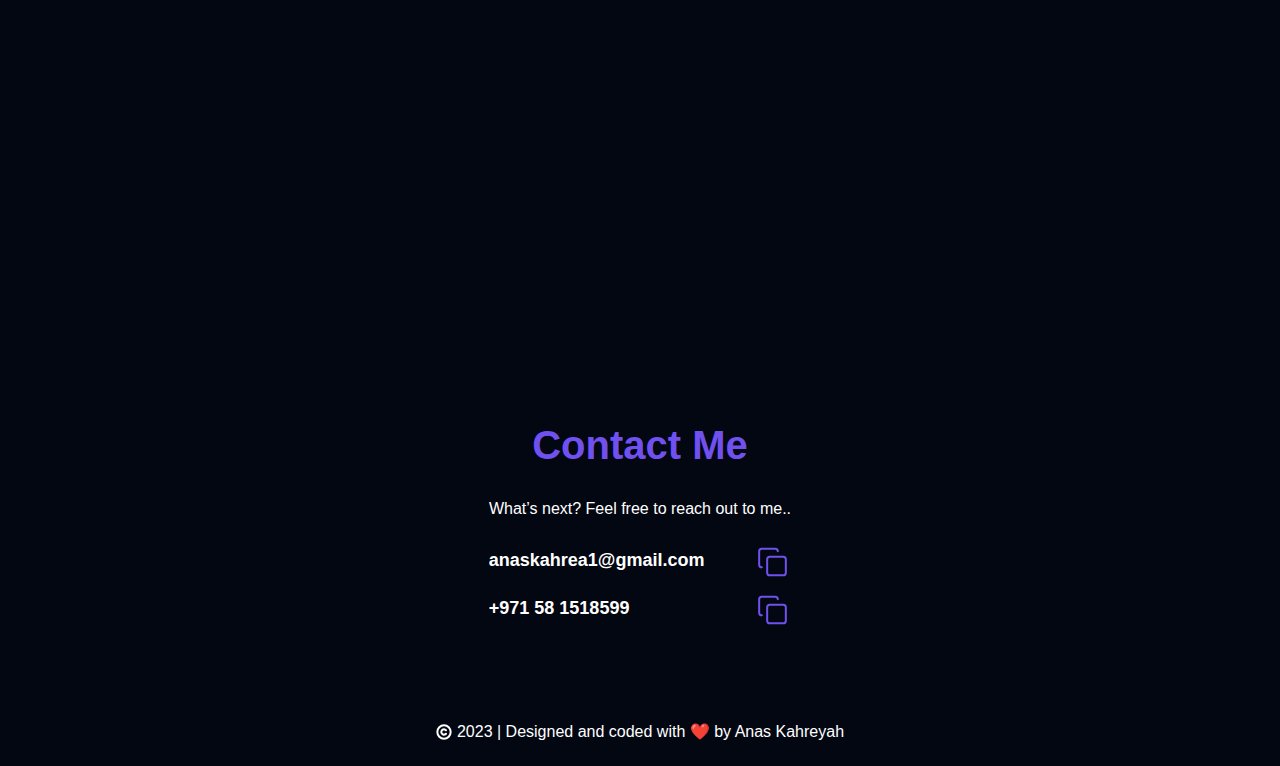
==== commit febcc1fa: "+971 58 1518599" ====
--- a/Dark.html
+++ b/Dark.html
@@ -127,7 +127,7 @@
             >
             <div class="d-block icons">
               <a target=”_blank” href="https://www.behance.net/ak1tive"><img src="assets/img/icons/Icon Button3 dark.svg" /></a>
-              <a target=”_blank” href="https://www.instagram.com/aktive167/"><img src="assets/img/icons/Icon Button4 dark.svg" /></a>
+              <a target=”_blank” href="https://www.instagram.com/anas.kahreyah/"><img src="assets/img/icons/Icon Button4 dark.svg" /></a>
               <a target=”_blank” href="https://www.facebook.com/AnasKahreyah/"><img src="assets/img/icons/Icon Button2 dark.svg" /></a>
               <a target=”_blank” href="https://www.linkedin.com/in/anas-kahreyah/"><img src="assets/img/icons/Icon Button 1 dark.svg" /></a>
             </div>
@@ -315,7 +315,7 @@
             </button>
           </div>
           <div class="diveder">
-            <input type="text" class="text2" value="+90 531 297 85 93" />
+            <input type="text" class="text2" value="+971 58 1518599" />
             <button class="class2">
               <img src="assets/img/icons/eimg.svg" />
             </button>
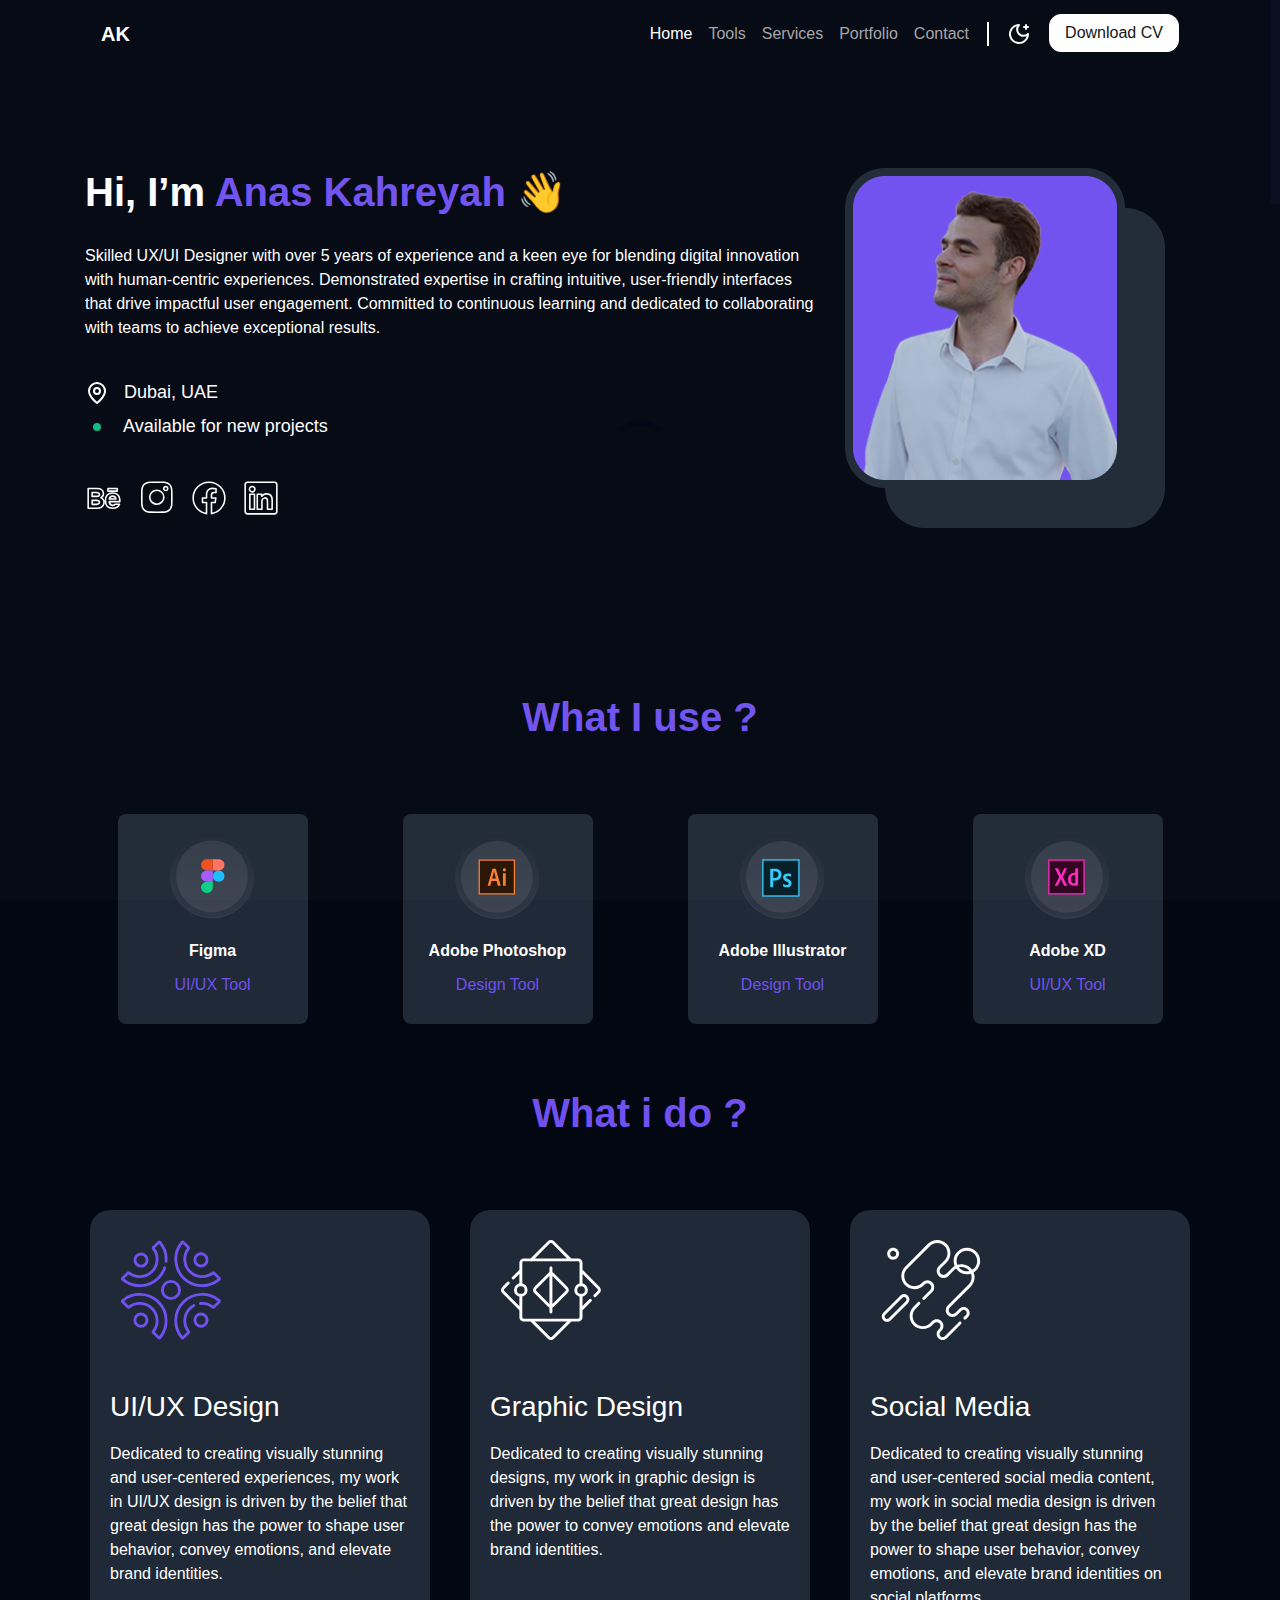
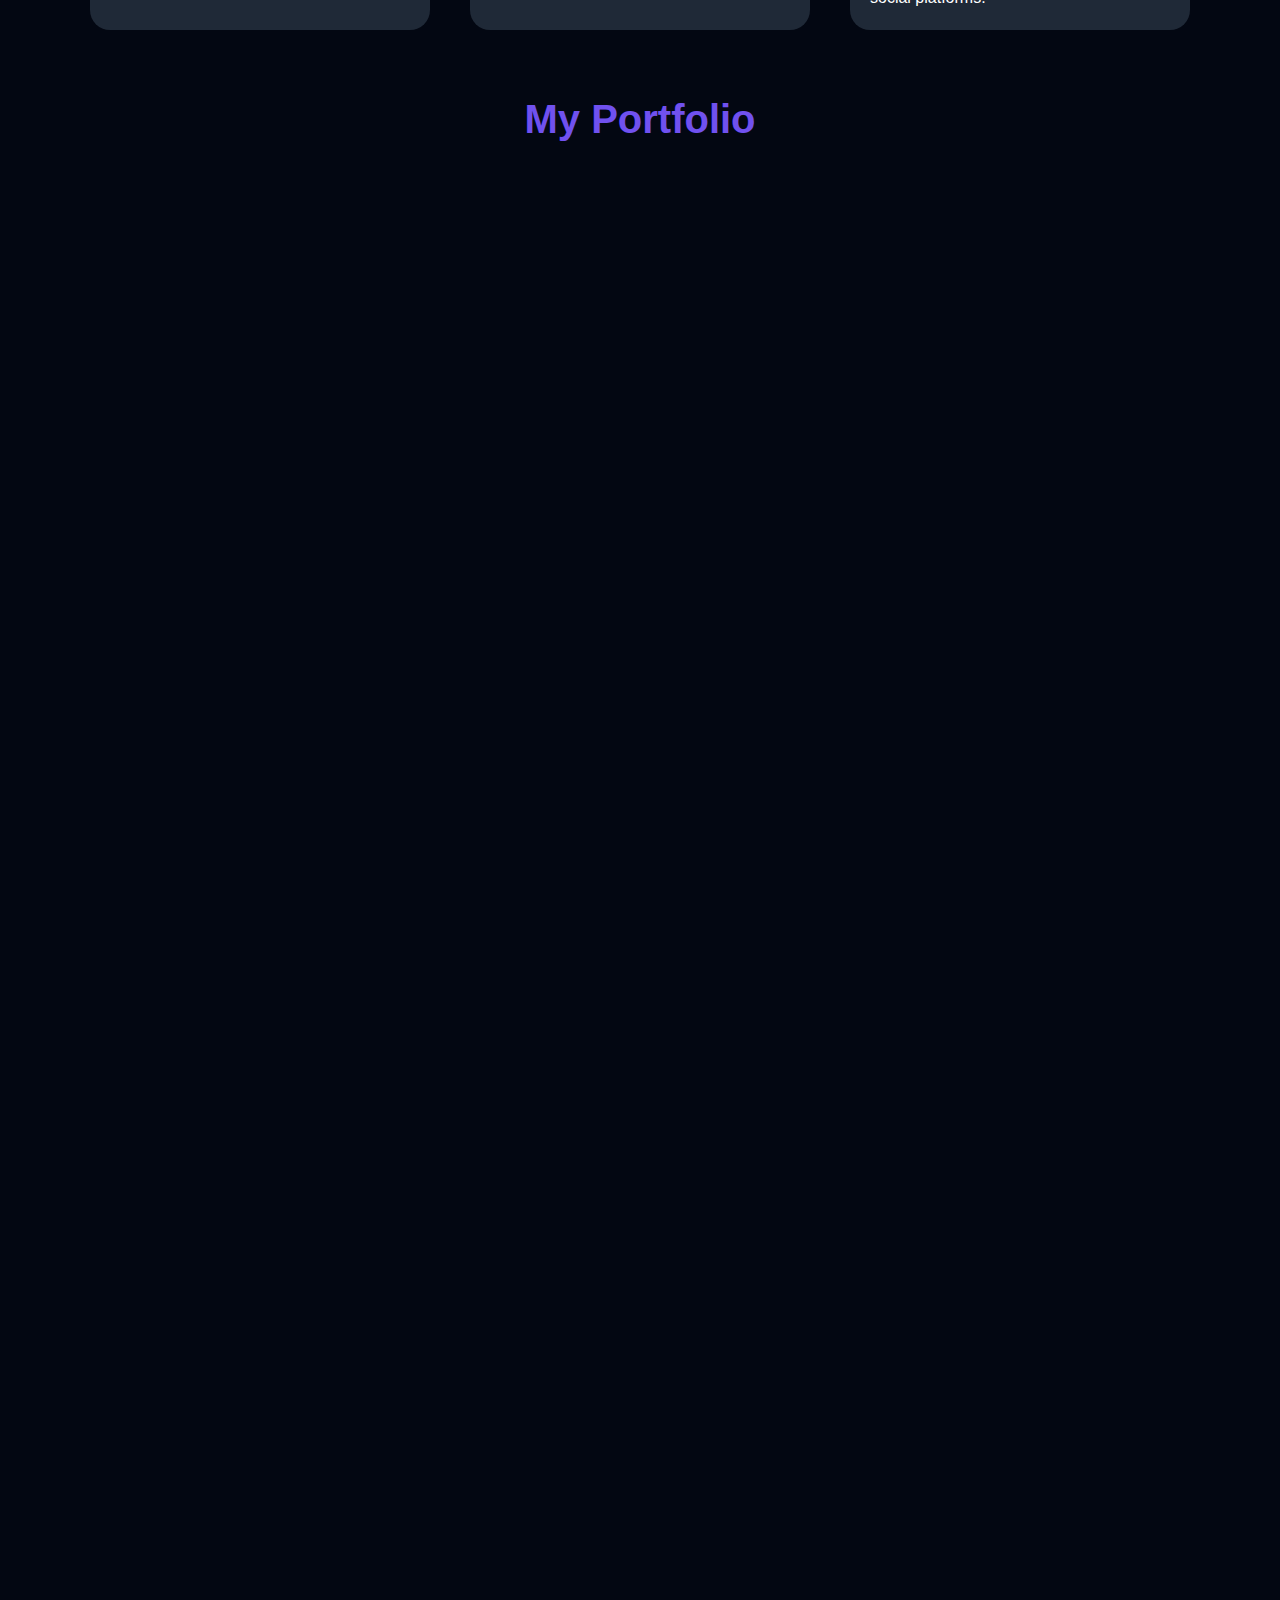
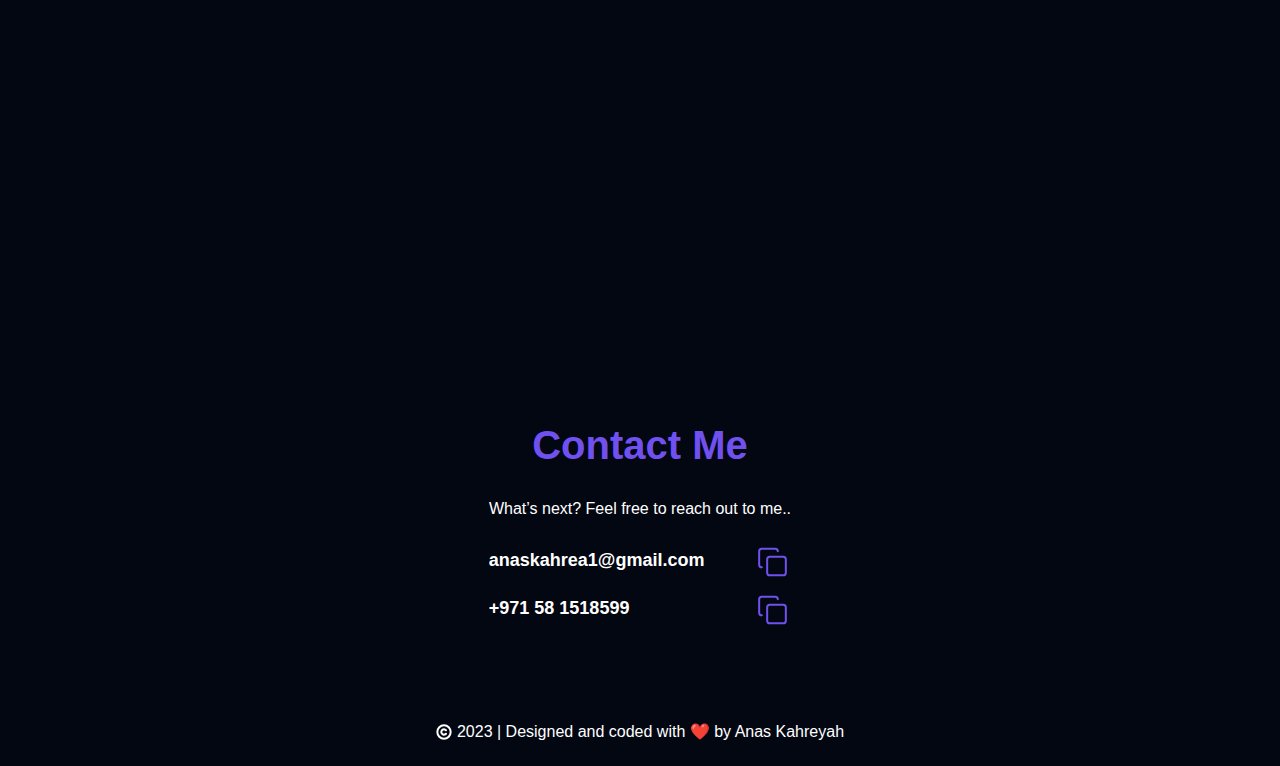
==== commit 7284fa8e: "1btTlpLN60p00bJsdDA1UJzXO24ZusM9v" ====
--- a/Dark.html
+++ b/Dark.html
@@ -98,7 +98,7 @@
                 /></a>
               </li>
               <li class="nav-item">
-                <a calss="link" href="https://drive.google.com/uc?export=download&id=1FnrOu2wSTLlHL8qpovUoHNXNKBWO7Hdk" download="CV">
+                <a calss="link" href="https://drive.google.com/uc?export=download&id=1btTlpLN60p00bJsdDA1UJzXO24ZusM9v" download="CV">
                   <button class="btn btn-primary" type="download">Download CV</button>
                 </a>
               </li>
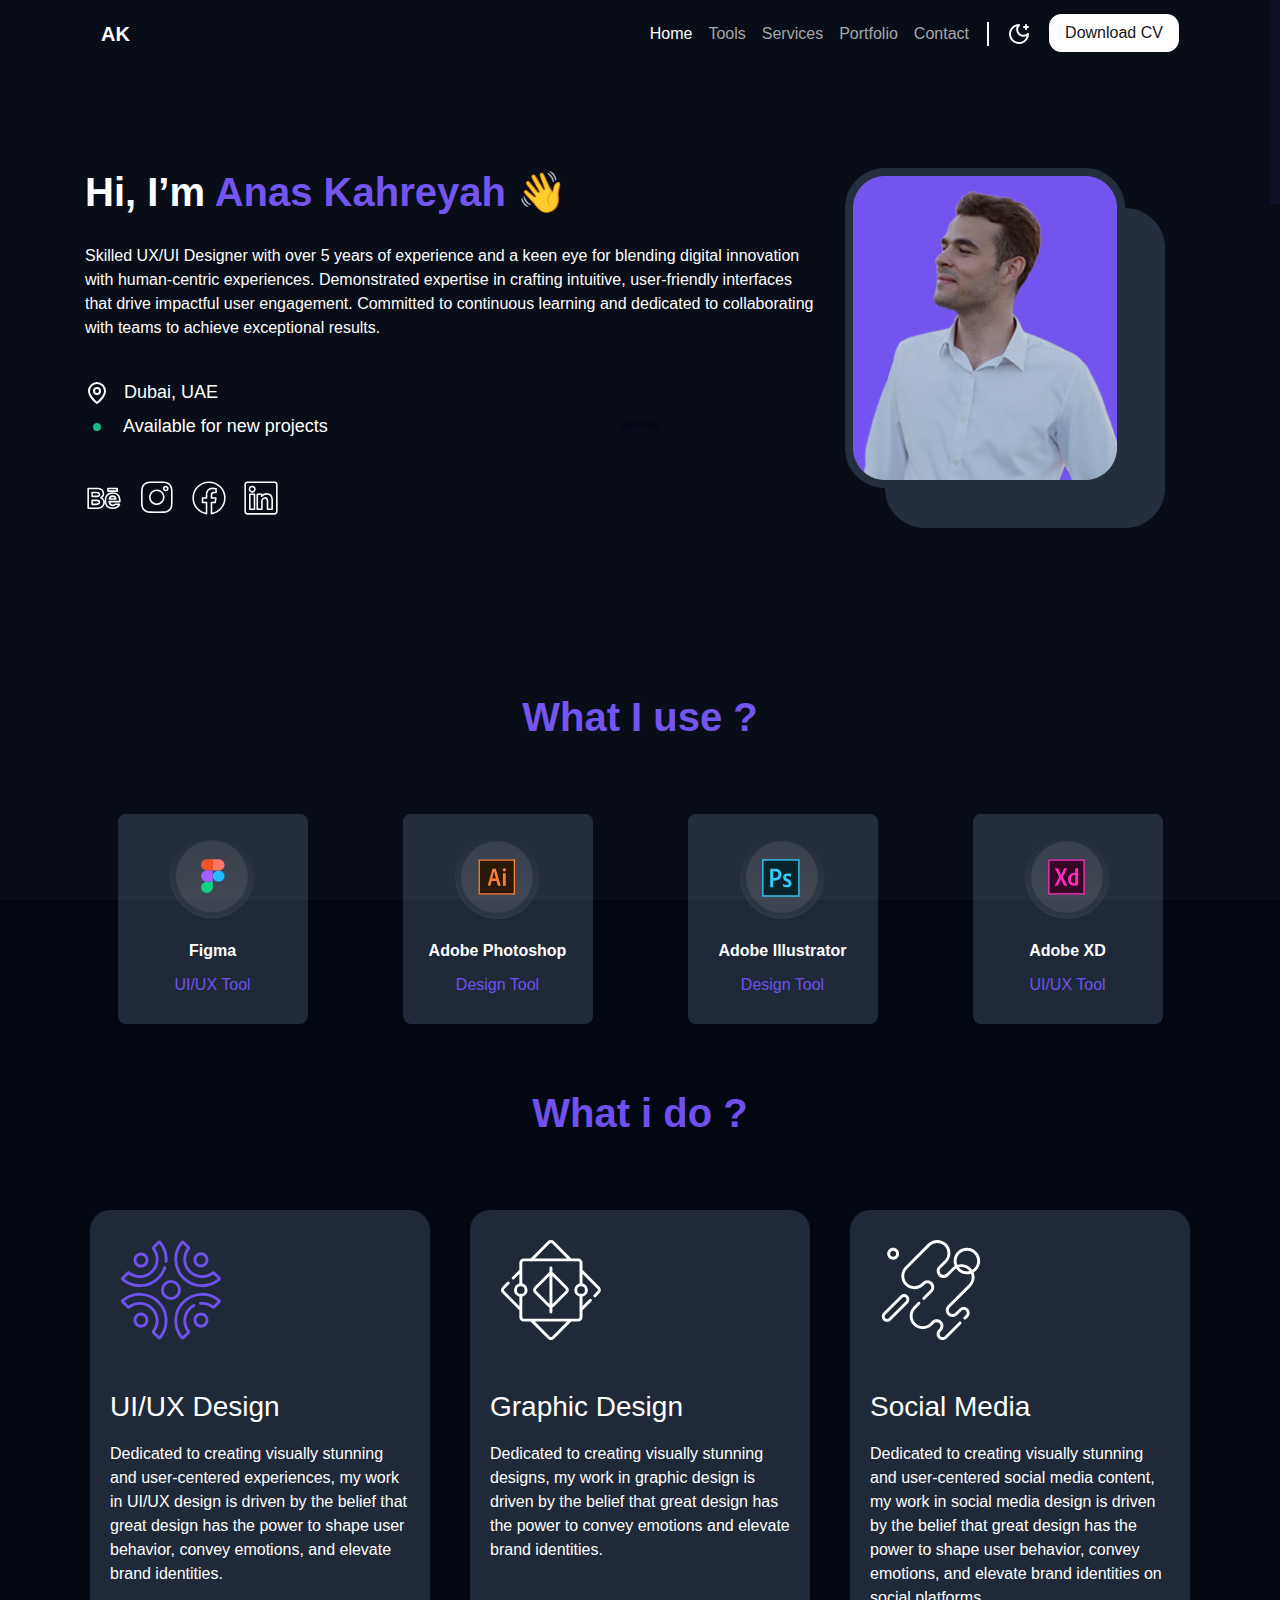
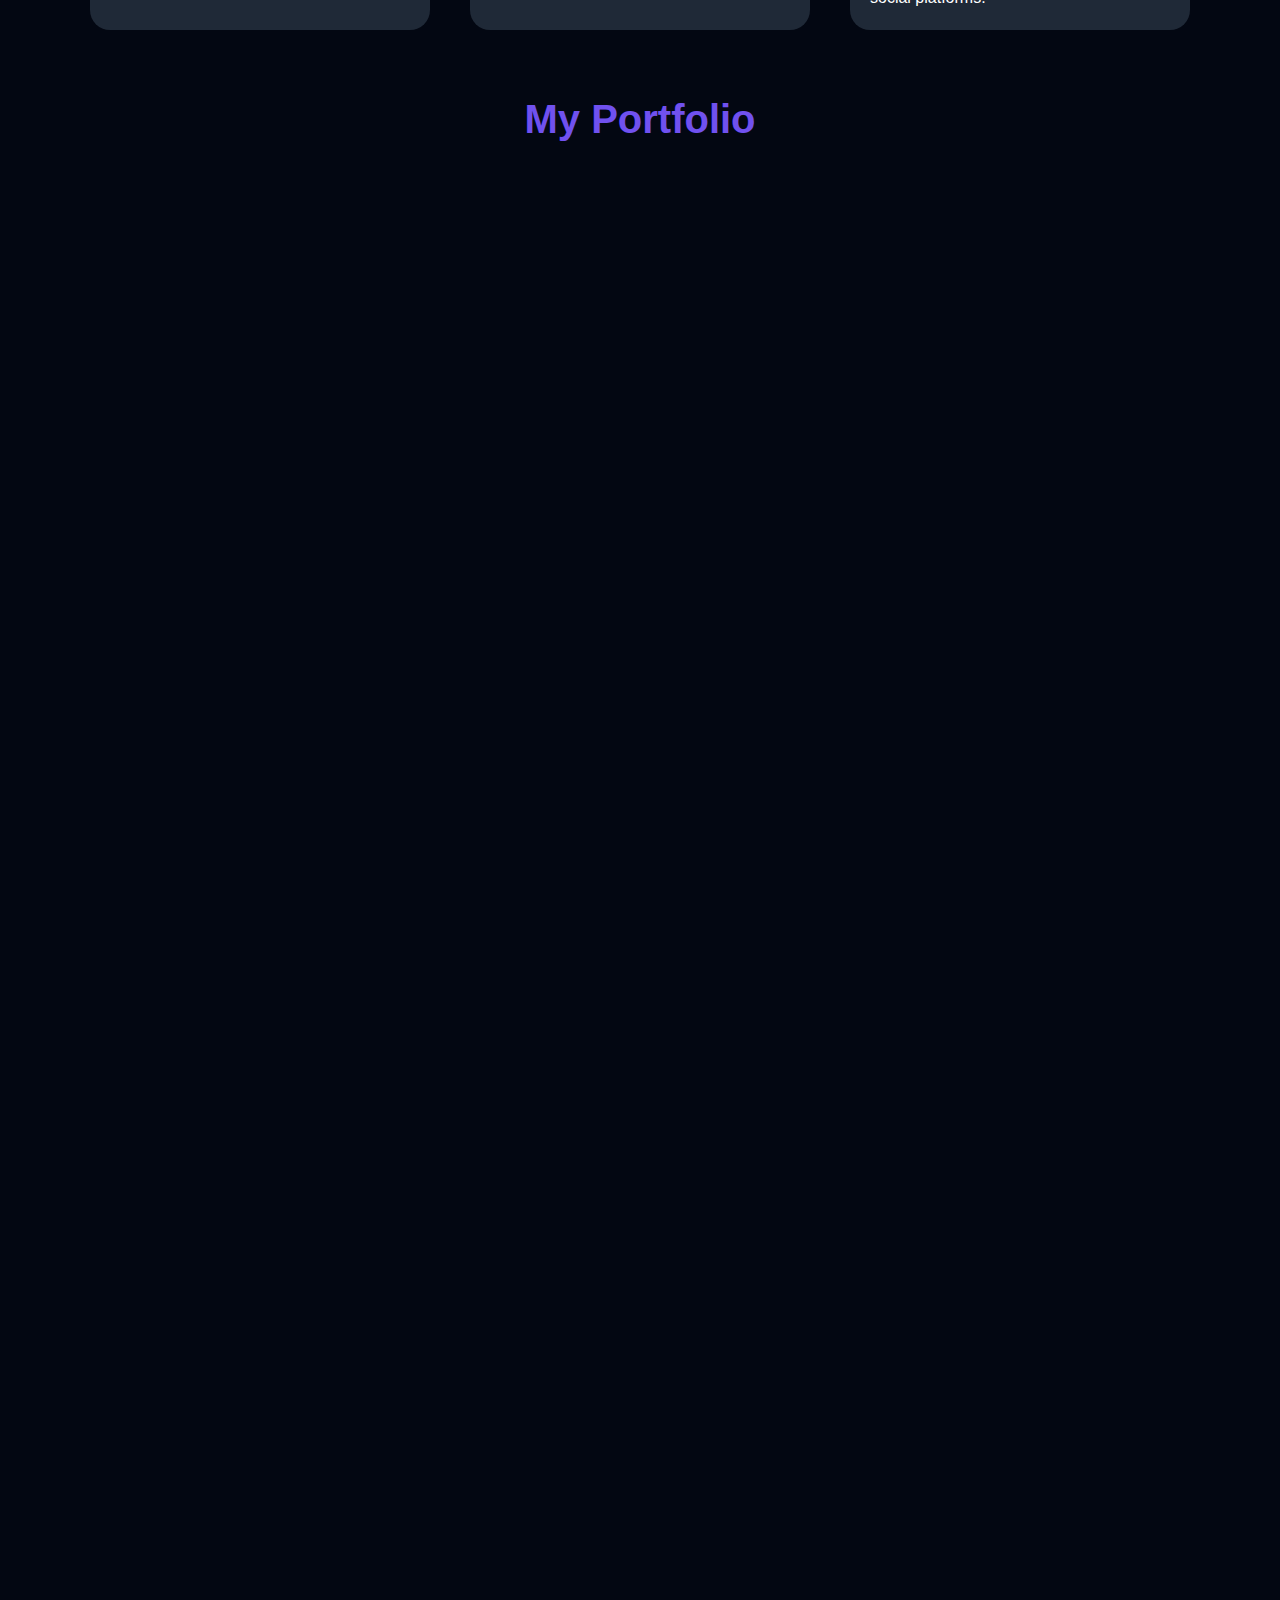
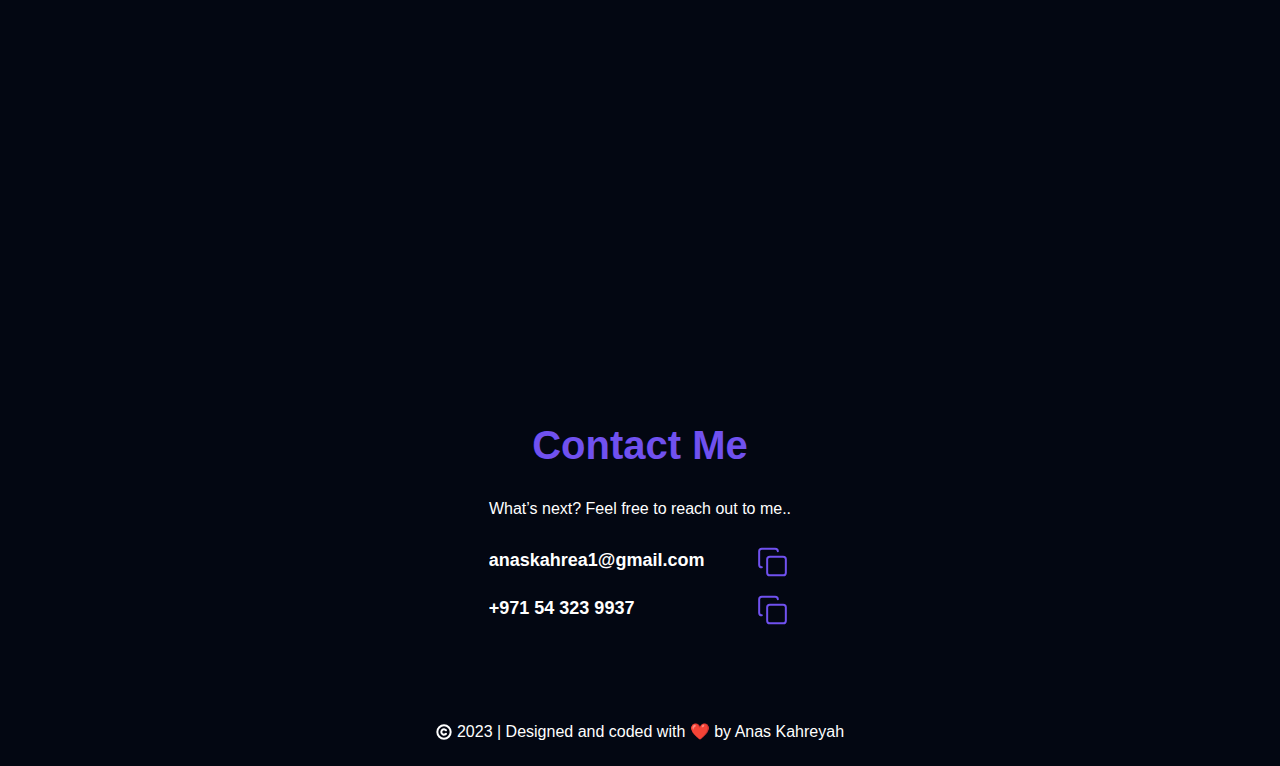
==== commit 43b276d9: "+971 54 323 9937" ====
--- a/Dark.html
+++ b/Dark.html
@@ -315,7 +315,7 @@
             </button>
           </div>
           <div class="diveder">
-            <input type="text" class="text2" value="+971 58 1518599" />
+            <input type="text" class="text2" value="+971 54 323 9937" />
             <button class="class2">
               <img src="assets/img/icons/eimg.svg" />
             </button>
